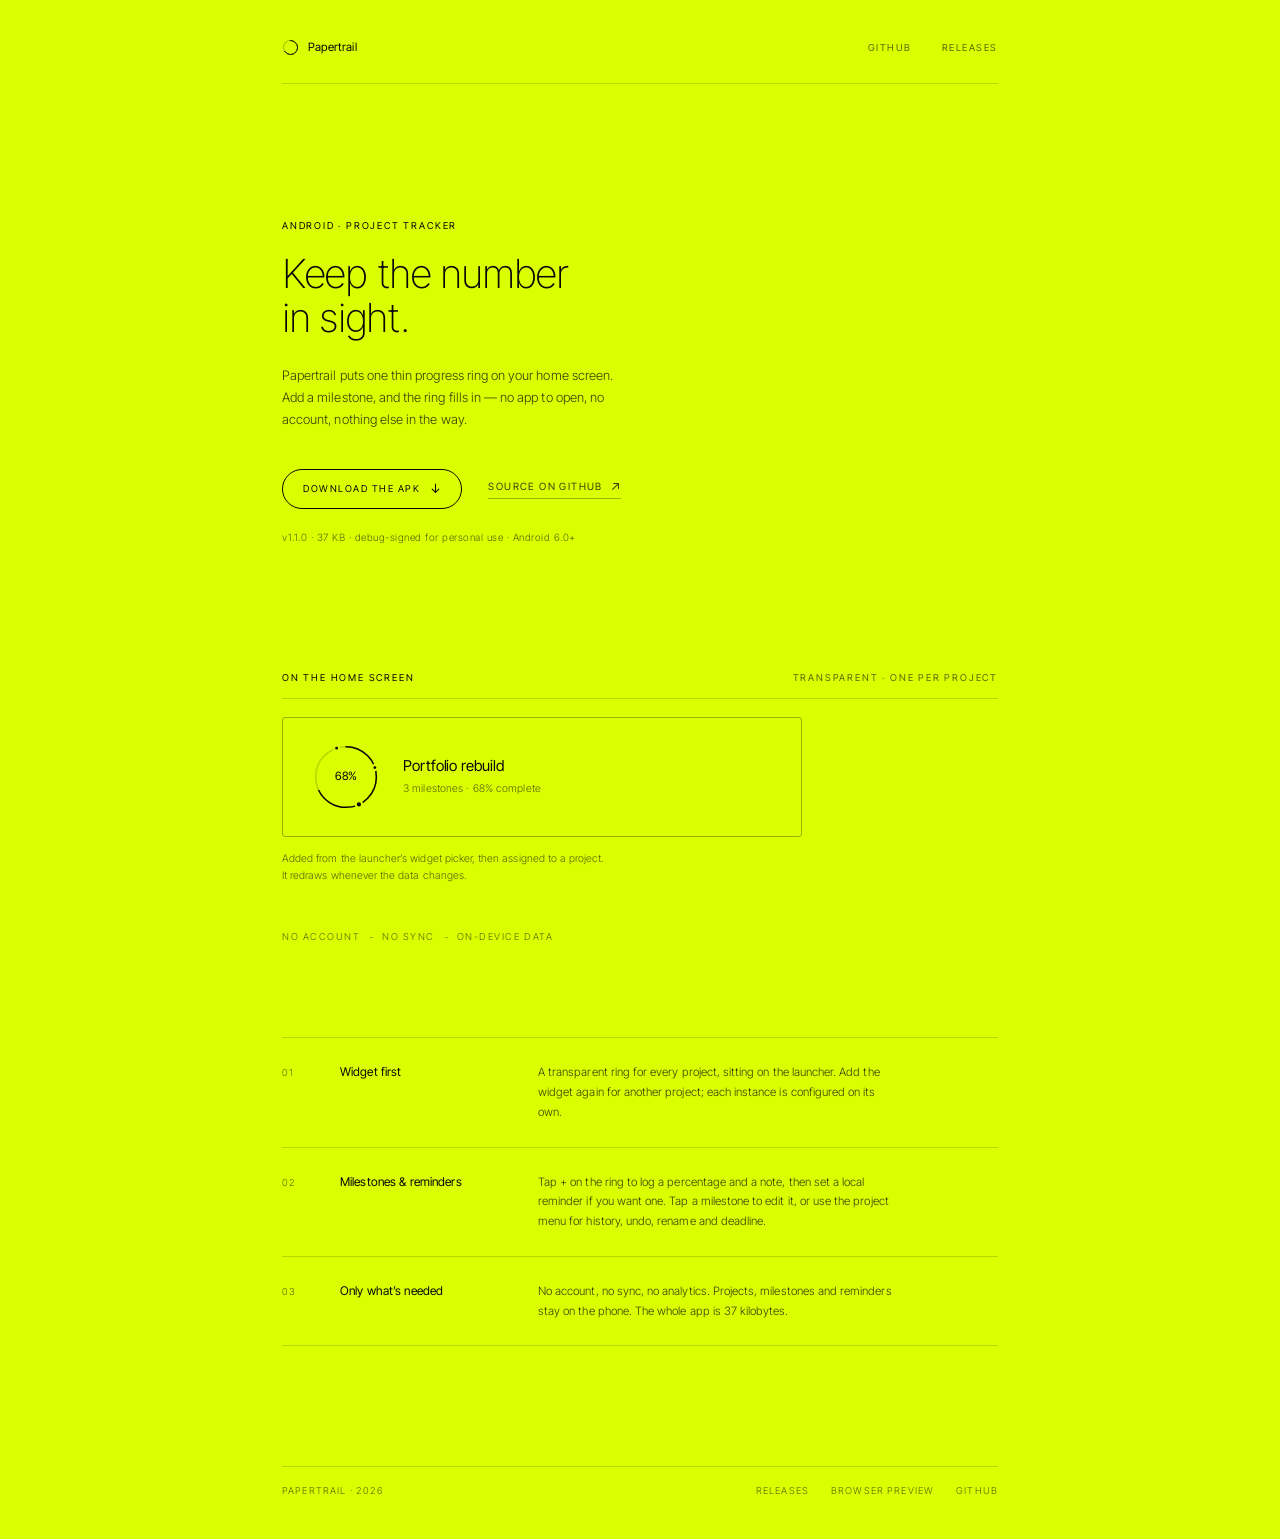
==== index.html @ fb9166c9 "Add single-app landing page for Papertrail Minimal static page on a fluorescent lime background with" ====
<!doctype html>
<html lang="en">
<head>
<meta charset="utf-8">
<meta name="viewport" content="width=device-width, initial-scale=1">
<title>Papertrail — a minimal Android project tracker</title>
<meta name="description" content="Papertrail is a minimal Android project tracker with a transparent home-screen widget. Log a milestone and the ring fills in. 37 KB, offline, no account.">
<meta name="theme-color" content="#d9ff00">
<meta name="color-scheme" content="light">
<meta property="og:title" content="Papertrail — a minimal Android project tracker">
<meta property="og:description" content="A thin progress ring for each project, and a transparent home-screen widget that keeps it in sight.">
<meta property="og:type" content="website">
<link rel="icon" href="assets/favicon.svg" type="image/svg+xml">
<link rel="preload" href="assets/inter-tight-latin.woff2" as="font" type="font/woff2" crossorigin>
<link rel="stylesheet" href="styles.css">
</head>
<body>
<a class="skip" href="#main">Skip to content</a>

<div class="shell">
  <header class="masthead">
    <a class="mark" href="#top" aria-label="Papertrail, back to top">
      <svg class="mark-ring" viewBox="0 0 20 20" aria-hidden="true" focusable="false">
        <circle cx="10" cy="10" r="8.25" pathLength="100" class="mark-track"/>
        <circle cx="10" cy="10" r="8.25" pathLength="100" class="mark-arc"/>
      </svg>
      <span>Papertrail</span>
    </a>
    <nav class="nav" aria-label="Project links">
      <a href="https://github.com/owaiskhan-ash/Project-Progress-Widget">GitHub</a>
      <a href="https://github.com/owaiskhan-ash/Project-Progress-Widget/releases">Releases</a>
    </nav>
  </header>

  <main id="main">
    <section class="hero" id="top">
      <p class="eyebrow">Android &middot; project tracker</p>
      <h1>Keep the number<br>in sight.</h1>
      <p class="lede">Papertrail puts one thin progress ring on your home screen. Add a milestone, and the ring fills in — no app to open, no account, nothing else in the way.</p>
      <div class="actions">
        <a class="button" href="https://github.com/owaiskhan-ash/Project-Progress-Widget/releases/download/v1.1.0/app-debug.apk">Download the APK <svg class="ico" viewBox="0 0 12 12" aria-hidden="true" focusable="false"><path d="M6 1.2v9M2.4 6.7 6 10.3l3.6-3.6"/></svg></a>
        <a class="link" href="https://github.com/owaiskhan-ash/Project-Progress-Widget">Source on GitHub <svg class="ico" viewBox="0 0 12 12" aria-hidden="true" focusable="false"><path d="M2.8 9.2 9.2 2.8M3.9 2.8h5.3v5.3"/></svg></a>
      </div>
      <p class="fineprint">v1.1.0 &middot; 37 KB &middot; debug-signed for personal use &middot; Android 6.0+</p>
    </section>

    <section class="widget-block" aria-labelledby="widget-label">
      <div class="block-head">
        <h2 class="eyebrow" id="widget-label">On the home screen</h2>
        <span class="eyebrow dim">transparent &middot; one per project</span>
      </div>

      <div class="widget">
        <div class="ring ring--sm">
          <svg viewBox="0 0 50 50" aria-hidden="true" focusable="false">
            <circle cx="25" cy="25" r="23" pathLength="100" class="track"/>
            <circle cx="25" cy="25" r="23" pathLength="100" class="arc" style="--offset:32"/>
            <circle cx="46.87" cy="17.89" r="1.9" class="dot"/>
            <circle cx="32.11" cy="46.87" r="1.9" class="dot"/>
            <circle cx="4.19" cy="34.79" r="2.4" class="dot"/>
          </svg>
          <span class="ring-value">68%</span>
        </div>
        <div class="widget-copy">
          <p class="widget-title">Portfolio rebuild</p>
          <p class="widget-sub">3 milestones &middot; 68% complete</p>
        </div>
      </div>

      <p class="caption">Added from the launcher’s widget picker, then assigned to a project. It redraws whenever the data changes.</p>

      <ul class="facts" aria-label="The app at a glance">
        <li>No account</li>
        <li>No sync</li>
        <li>On-device data</li>
      </ul>
    </section>

    <section class="details" aria-label="How it works">
      <div class="row">
        <span class="num">01</span>
        <h3>Widget first</h3>
        <p>A transparent ring for every project, sitting on the launcher. Add the widget again for another project; each instance is configured on its own.</p>
      </div>
      <div class="row">
        <span class="num">02</span>
        <h3>Milestones &amp; reminders</h3>
        <p>Tap + on the ring to log a percentage and a note, then set a local reminder if you want one. Tap a milestone to edit it, or use the project menu for history, undo, rename and deadline.</p>
      </div>
      <div class="row">
        <span class="num">03</span>
        <h3>Only what’s needed</h3>
        <p>No account, no sync, no analytics. Projects, milestones and reminders stay on the phone. The whole app is 37 kilobytes.</p>
      </div>
    </section>
  </main>

  <footer class="footer">
    <span>Papertrail &middot; <span id="year">2026</span></span>
    <nav aria-label="Elsewhere">
      <a href="https://github.com/owaiskhan-ash/Project-Progress-Widget/releases">Releases</a>
      <a href="https://github.com/owaiskhan-ash/Project-Progress-Widget/tree/main/preview">Browser preview</a>
      <a href="https://github.com/owaiskhan-ash/Project-Progress-Widget">GitHub</a>
    </nav>
  </footer>
</div>

<script>
  document.getElementById('year').textContent = new Date().getFullYear();
</script>
</body>
</html>
---- styles.css ----
:root {
  --lime: #d9ff00;
  --ink: #080a07;
  --ink-soft: rgba(8, 10, 7, 0.78);
  --ink-muted: rgba(8, 10, 7, 0.62);
  --rule: rgba(8, 10, 7, 0.16);
  --rule-strong: rgba(8, 10, 7, 0.3);
  --gutter: clamp(22px, 6vw, 72px);
  --ease: cubic-bezier(0.22, 0.8, 0.24, 1);
}

*,
*::before,
*::after {
  box-sizing: border-box;
}

html {
  -webkit-text-size-adjust: 100%;
  color-scheme: light;
}

@font-face {
  font-family: "Inter Tight";
  font-style: normal;
  font-weight: 100 900;
  font-display: swap;
  src: url("assets/inter-tight-latin.woff2") format("woff2");
  unicode-range: U+0000-00FF, U+0131, U+0152-0153, U+02BB-02BC, U+02C6, U+02DA, U+02DC, U+0304,
    U+0308, U+0329, U+2000-206F, U+20AC, U+2122, U+2191, U+2193, U+2212, U+2215, U+FEFF, U+FFFD;
}

body {
  margin: 0;
  background: var(--lime);
  color: var(--ink);
  font-family: "Inter Tight", -apple-system, BlinkMacSystemFont, "Helvetica Neue", Helvetica, Arial, sans-serif;
  font-size: 13px;
  font-weight: 300;
  line-height: 1.68;
  letter-spacing: 0.004em;
  -webkit-font-smoothing: antialiased;
  -moz-osx-font-smoothing: grayscale;
}

::selection {
  background: var(--ink);
  color: var(--lime);
}

.shell {
  width: 100%;
  max-width: 860px;
  margin: 0 auto;
  padding: clamp(20px, 3.6vw, 38px) var(--gutter) clamp(22px, 4vw, 40px);
}

a {
  color: inherit;
}

a:focus-visible {
  outline: 1px solid var(--ink);
  outline-offset: 4px;
}

.skip {
  position: absolute;
  left: -9999px;
  top: 0;
  font-size: 11px;
  text-transform: uppercase;
  letter-spacing: 0.14em;
}

.skip:focus {
  left: var(--gutter);
  top: 14px;
  padding: 8px 12px;
  background: var(--ink);
  color: var(--lime);
  z-index: 10;
  text-decoration: none;
}

/* ---------- header ---------- */

.masthead {
  display: flex;
  align-items: center;
  justify-content: space-between;
  gap: 20px;
  padding-bottom: clamp(16px, 3vw, 26px);
  border-bottom: 1px solid var(--rule);
}

.mark {
  display: inline-flex;
  align-items: center;
  gap: 9px;
  font-size: 11.5px;
  font-weight: 400;
  letter-spacing: 0.015em;
  text-decoration: none;
}

.mark-ring {
  width: 17px;
  height: 17px;
  transform: rotate(-90deg);
}

.mark-track,
.mark-arc {
  fill: none;
  stroke-width: 1.15;
}

.mark-track {
  stroke: var(--rule-strong);
}

.mark-arc {
  stroke: var(--ink);
  stroke-linecap: round;
  stroke-dasharray: 100;
  stroke-dashoffset: 34;
}

.nav {
  display: flex;
  gap: clamp(16px, 3vw, 30px);
}

.nav a {
  font-size: 9.5px;
  font-weight: 400;
  text-transform: uppercase;
  letter-spacing: 0.16em;
  color: var(--ink-muted);
  text-decoration: none;
  transition: color 160ms var(--ease);
}

.nav a:hover {
  color: var(--ink);
}

/* ---------- hero ---------- */

.hero {
  padding-top: clamp(64px, 15vh, 138px);
  animation: rise 700ms var(--ease) both;
}

.eyebrow {
  margin: 0;
  font-size: 9.5px;
  font-weight: 400;
  text-transform: uppercase;
  letter-spacing: 0.19em;
  line-height: 1.5;
  color: var(--ink);
}

.eyebrow.dim {
  color: var(--ink-muted);
}

h1 {
  margin: 18px 0 0;
  font-size: clamp(27px, 4.6vw, 40px);
  font-weight: 200;
  line-height: 1.1;
  letter-spacing: -0.032em;
}

.lede {
  max-width: 43ch;
  margin: 24px 0 0;
  font-size: 13px;
  font-weight: 300;
  line-height: 1.72;
  color: var(--ink-soft);
}

.actions {
  display: flex;
  flex-wrap: wrap;
  align-items: center;
  gap: 16px 26px;
  margin-top: clamp(28px, 4vw, 38px);
}

.button {
  display: inline-flex;
  align-items: center;
  gap: 10px;
  padding: 11px 20px;
  border: 1px solid var(--ink);
  border-radius: 999px;
  font-size: 9.5px;
  font-weight: 400;
  text-transform: uppercase;
  letter-spacing: 0.16em;
  text-decoration: none;
  transition: background-color 180ms var(--ease), color 180ms var(--ease);
}

.button:hover {
  background: var(--ink);
  color: var(--lime);
}

.link {
  display: inline-flex;
  align-items: center;
  gap: 7px;
  font-size: 10px;
  font-weight: 400;
  text-transform: uppercase;
  letter-spacing: 0.14em;
  text-decoration: none;
  color: var(--ink-soft);
  border-bottom: 1px solid var(--rule-strong);
  padding-bottom: 3px;
  transition: color 160ms var(--ease), border-color 160ms var(--ease);
}

.link:hover {
  color: var(--ink);
  border-color: var(--ink);
}

.ico {
  flex: none;
  width: 11px;
  height: 11px;
  fill: none;
  stroke: currentColor;
  stroke-width: 1.1;
  stroke-linecap: round;
  stroke-linejoin: round;
}

.button .ico {
  transition: transform 180ms var(--ease);
}

.button:hover .ico {
  transform: translateY(1px);
}

.fineprint {
  margin: 20px 0 0;
  font-size: 10px;
  letter-spacing: 0.05em;
  color: var(--ink-muted);
}

/* ---------- widget preview ---------- */

.widget-block {
  margin-top: clamp(74px, 12vw, 126px);
  animation: rise 700ms var(--ease) 90ms both;
}

.block-head {
  display: flex;
  align-items: baseline;
  justify-content: space-between;
  gap: 16px;
  padding-bottom: 12px;
  border-bottom: 1px solid var(--rule);
}

.widget {
  display: flex;
  max-width: 520px;
  align-items: center;
  gap: clamp(16px, 3vw, 24px);
  margin-top: 18px;
  padding: clamp(18px, 3.4vw, 26px) clamp(18px, 4vw, 30px);
  border: 1px solid var(--rule-strong);
  border-radius: 3px;
  background: transparent;
}

.ring {
  position: relative;
  flex: none;
  display: grid;
  place-items: center;
}

.ring svg {
  display: block;
  width: 100%;
  height: 100%;
  transform: rotate(-90deg);
  overflow: visible;
}

.ring--sm {
  width: clamp(58px, 13vw, 66px);
  height: clamp(58px, 13vw, 66px);
}

.ring .track,
.ring .arc {
  fill: none;
  stroke-width: 1.15;
}

.track {
  stroke: var(--rule);
}

.arc {
  stroke: var(--ink);
  stroke-linecap: round;
  stroke-dasharray: 100;
  stroke-dashoffset: var(--offset, 32);
  animation: draw 1500ms var(--ease) 240ms both;
}

.dot {
  fill: var(--ink);
  stroke: var(--lime);
  stroke-width: 1.6;
}


.ring-value {
  position: absolute;
  font-size: 11.5px;
  font-weight: 400;
  letter-spacing: -0.01em;
  line-height: 1;
}

.widget-copy {
  min-width: 0;
}

.widget-title {
  margin: 0;
  font-size: clamp(13px, 2.6vw, 15px);
  font-weight: 400;
  letter-spacing: -0.005em;
  line-height: 1.4;
}

.widget-sub {
  margin: 4px 0 0;
  font-size: 10.5px;
  letter-spacing: 0.01em;
  color: var(--ink-muted);
}

.caption {
  max-width: 54ch;
  margin: 13px 0 0;
  font-size: 10.5px;
  line-height: 1.7;
  color: var(--ink-muted);
}

.facts {
  display: flex;
  flex-wrap: wrap;
  gap: 8px 22px;
  margin: clamp(28px, 5vw, 44px) 0 0;
  padding: 0;
  list-style: none;
}

.facts li {
  position: relative;
  font-size: 9.5px;
  text-transform: uppercase;
  letter-spacing: 0.16em;
  color: var(--ink-muted);
}

.facts li + li::before {
  content: "";
  position: absolute;
  left: -12px;
  top: 50%;
  width: 3px;
  height: 1px;
  background: var(--rule-strong);
}

/* ---------- details ---------- */

.details {
  margin-top: clamp(56px, 9vw, 92px);
  border-top: 1px solid var(--rule);
}

.row {
  display: grid;
  grid-template-columns: 30px minmax(120px, 170px) 1fr;
  gap: 6px clamp(16px, 3vw, 28px);
  align-items: baseline;
  padding: clamp(18px, 3vw, 24px) 0;
  border-bottom: 1px solid var(--rule);
}

.num {
  font-size: 9.5px;
  letter-spacing: 0.12em;
  color: var(--ink-muted);
}

.row h3 {
  margin: 0;
  font-size: 12px;
  font-weight: 400;
  letter-spacing: 0.01em;
}

.row p {
  max-width: 52ch;
  margin: 0;
  font-size: 11.5px;
  line-height: 1.72;
  color: var(--ink-soft);
}

/* ---------- footer ---------- */

.footer {
  display: flex;
  flex-wrap: wrap;
  align-items: baseline;
  justify-content: space-between;
  gap: 12px 24px;
  margin-top: clamp(64px, 11vw, 120px);
  padding-top: 16px;
  border-top: 1px solid var(--rule);
  font-size: 9.5px;
  letter-spacing: 0.12em;
  text-transform: uppercase;
  color: var(--ink-muted);
}

.footer nav {
  display: flex;
  flex-wrap: wrap;
  gap: 14px 22px;
}

.footer a {
  color: inherit;
  text-decoration: none;
  transition: color 160ms var(--ease);
}

.footer a:hover {
  color: var(--ink);
}

/* ---------- motion ---------- */

@keyframes draw {
  from {
    stroke-dashoffset: 100;
  }
  to {
    stroke-dashoffset: var(--offset, 32);
  }
}

@keyframes rise {
  from {
    opacity: 0;
    transform: translateY(7px);
  }
  to {
    opacity: 1;
    transform: none;
  }
}

@media (prefers-reduced-motion: reduce) {
  *,
  *::before,
  *::after {
    animation-duration: 0.001ms !important;
    animation-delay: 0ms !important;
    transition-duration: 0.001ms !important;
  }
}

/* ---------- small screens ---------- */

@media (max-width: 620px) {
  .row {
    grid-template-columns: 24px 1fr;
    row-gap: 7px;
  }

  .row p {
    grid-column: 2 / -1;
  }

  .block-head {
    flex-direction: column;
    gap: 4px;
  }

  .masthead {
    flex-wrap: wrap;
    row-gap: 10px;
  }
}
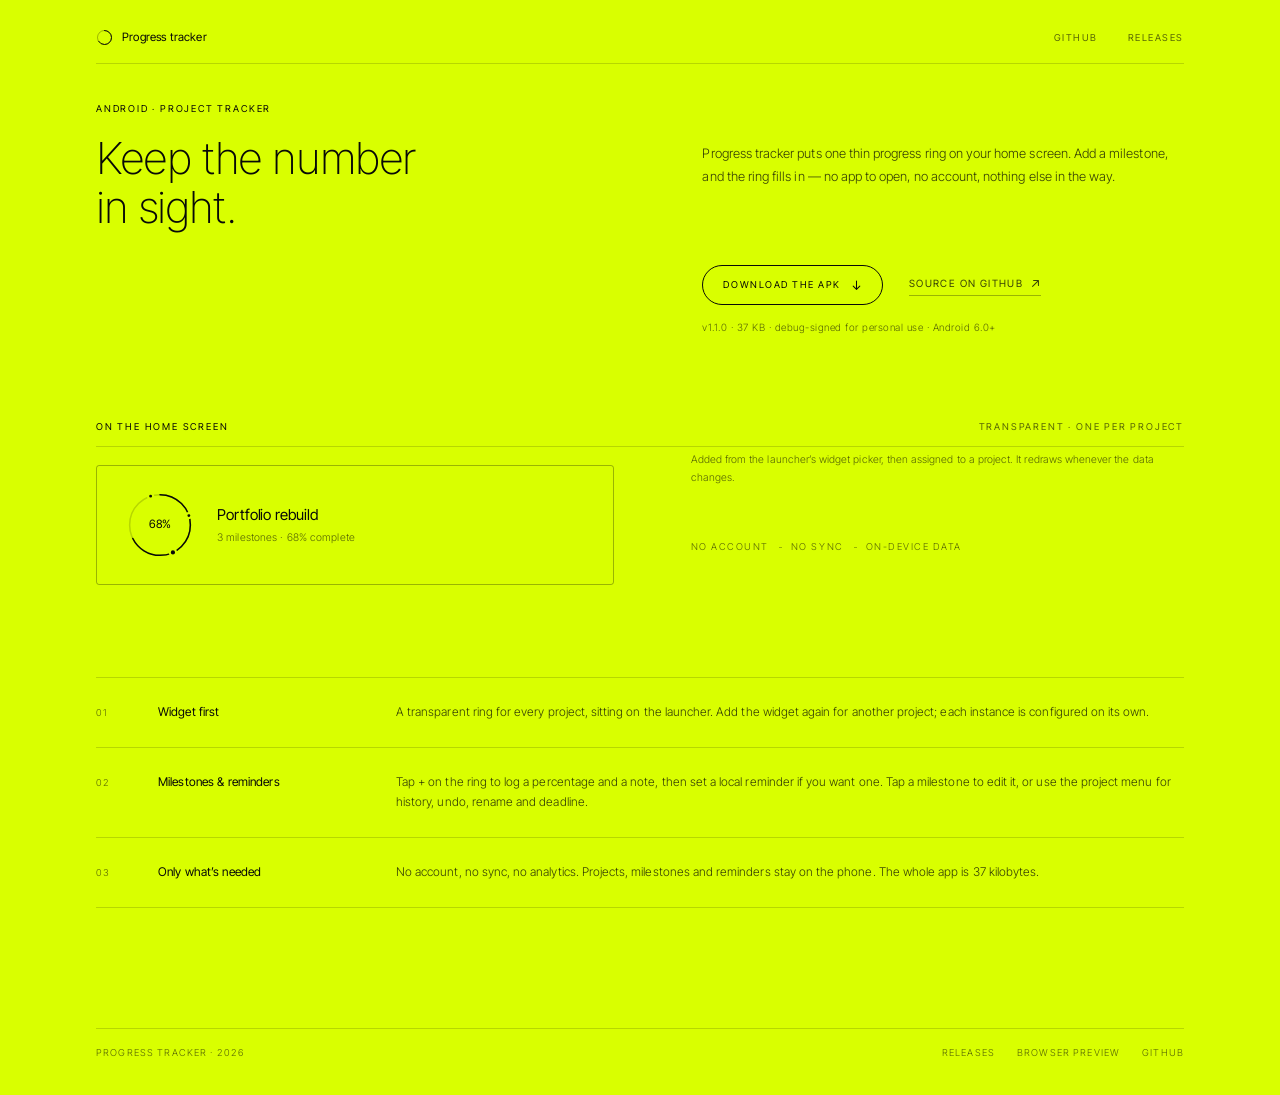
==== commit 6805d049: "Widen desktop layout, rename app, add blur entrance - Shell is 85% of the viewport above 900px; hero" ====
--- a/index.html
+++ b/index.html
@@ -3,11 +3,11 @@
 <head>
 <meta charset="utf-8">
 <meta name="viewport" content="width=device-width, initial-scale=1">
-<title>Papertrail — a minimal Android project tracker</title>
-<meta name="description" content="Papertrail is a minimal Android project tracker with a transparent home-screen widget. Log a milestone and the ring fills in. 37 KB, offline, no account.">
+<title>Progress tracker — a minimal Android project tracker</title>
+<meta name="description" content="Progress tracker is a minimal Android project tracker with a transparent home-screen widget. Log a milestone and the ring fills in. 37 KB, offline, no account.">
 <meta name="theme-color" content="#d9ff00">
 <meta name="color-scheme" content="light">
-<meta property="og:title" content="Papertrail — a minimal Android project tracker">
+<meta property="og:title" content="Progress tracker — a minimal Android project tracker">
 <meta property="og:description" content="A thin progress ring for each project, and a transparent home-screen widget that keeps it in sight.">
 <meta property="og:type" content="website">
 <link rel="icon" href="assets/favicon.svg" type="image/svg+xml">
@@ -19,12 +19,12 @@
 
 <div class="shell">
   <header class="masthead">
-    <a class="mark" href="#top" aria-label="Papertrail, back to top">
+    <a class="mark" href="#top" aria-label="Progress tracker, back to top">
       <svg class="mark-ring" viewBox="0 0 20 20" aria-hidden="true" focusable="false">
         <circle cx="10" cy="10" r="8.25" pathLength="100" class="mark-track"/>
         <circle cx="10" cy="10" r="8.25" pathLength="100" class="mark-arc"/>
       </svg>
-      <span>Papertrail</span>
+      <span>Progress tracker</span>
     </a>
     <nav class="nav" aria-label="Project links">
       <a href="https://github.com/owaiskhan-ash/Project-Progress-Widget">GitHub</a>
@@ -36,7 +36,7 @@
     <section class="hero" id="top">
       <p class="eyebrow">Android &middot; project tracker</p>
       <h1>Keep the number<br>in sight.</h1>
-      <p class="lede">Papertrail puts one thin progress ring on your home screen. Add a milestone, and the ring fills in — no app to open, no account, nothing else in the way.</p>
+      <p class="lede">Progress tracker puts one thin progress ring on your home screen. Add a milestone, and the ring fills in — no app to open, no account, nothing else in the way.</p>
       <div class="actions">
         <a class="button" href="https://github.com/owaiskhan-ash/Project-Progress-Widget/releases/download/v1.1.0/app-debug.apk">Download the APK <svg class="ico" viewBox="0 0 12 12" aria-hidden="true" focusable="false"><path d="M6 1.2v9M2.4 6.7 6 10.3l3.6-3.6"/></svg></a>
         <a class="link" href="https://github.com/owaiskhan-ash/Project-Progress-Widget">Source on GitHub <svg class="ico" viewBox="0 0 12 12" aria-hidden="true" focusable="false"><path d="M2.8 9.2 9.2 2.8M3.9 2.8h5.3v5.3"/></svg></a>
@@ -96,7 +96,7 @@
   </main>
 
   <footer class="footer">
-    <span>Papertrail &middot; <span id="year">2026</span></span>
+    <span>Progress tracker &middot; <span id="year">2026</span></span>
     <nav aria-label="Elsewhere">
       <a href="https://github.com/owaiskhan-ash/Project-Progress-Widget/releases">Releases</a>
       <a href="https://github.com/owaiskhan-ash/Project-Progress-Widget/tree/main/preview">Browser preview</a>
--- a/styles.css
+++ b/styles.css
@@ -49,10 +49,10 @@
 }
 
 .shell {
-  width: 100%;
-  max-width: 860px;
+  width: 85%;
+  max-width: 1720px;
   margin: 0 auto;
-  padding: clamp(20px, 3.6vw, 38px) var(--gutter) clamp(22px, 4vw, 40px);
+  padding: clamp(20px, 2.2vw, 28px) 0 clamp(22px, 3vw, 34px);
 }
 
 a {
@@ -90,7 +90,7 @@
   align-items: center;
   justify-content: space-between;
   gap: 20px;
-  padding-bottom: clamp(16px, 3vw, 26px);
+  padding-bottom: clamp(12px, 1.4vw, 16px);
   border-bottom: 1px solid var(--rule);
 }
 
@@ -149,8 +149,7 @@
 /* ---------- hero ---------- */
 
 .hero {
-  padding-top: clamp(64px, 15vh, 138px);
-  animation: rise 700ms var(--ease) both;
+  padding-top: clamp(26px, 4.2vh, 46px);
 }
 
 .eyebrow {
@@ -169,14 +168,14 @@
 
 h1 {
   margin: 18px 0 0;
-  font-size: clamp(27px, 4.6vw, 40px);
+  font-size: clamp(27px, 3.5vw, 44px);
   font-weight: 200;
   line-height: 1.1;
   letter-spacing: -0.032em;
 }
 
 .lede {
-  max-width: 43ch;
+  max-width: 46ch;
   margin: 24px 0 0;
   font-size: 13px;
   font-weight: 300;
@@ -261,8 +260,7 @@
 /* ---------- widget preview ---------- */
 
 .widget-block {
-  margin-top: clamp(74px, 12vw, 126px);
-  animation: rise 700ms var(--ease) 90ms both;
+  margin-top: clamp(48px, 7vw, 84px);
 }
 
 .block-head {
@@ -402,7 +400,7 @@
 
 .row {
   display: grid;
-  grid-template-columns: 30px minmax(120px, 170px) 1fr;
+  grid-template-columns: 34px minmax(130px, 210px) 1fr;
   gap: 6px clamp(16px, 3vw, 28px);
   align-items: baseline;
   padding: clamp(18px, 3vw, 24px) 0;
@@ -423,7 +421,7 @@
 }
 
 .row p {
-  max-width: 52ch;
+  max-width: 64ch;
   margin: 0;
   font-size: 11.5px;
   line-height: 1.72;
@@ -463,6 +461,33 @@
   color: var(--ink);
 }
 
+/* ---------- entrance ---------- */
+
+.hero > *,
+.widget-block > *,
+.details > .row,
+.footer > * {
+  animation: blur-in 780ms var(--ease) both;
+}
+
+.hero > :nth-child(1) { animation-delay: 40ms; }
+.hero > :nth-child(2) { animation-delay: 120ms; }
+.hero > :nth-child(3) { animation-delay: 210ms; }
+.hero > :nth-child(4) { animation-delay: 300ms; }
+.hero > :nth-child(5) { animation-delay: 370ms; }
+
+.block-head { animation-delay: 430ms; }
+.widget { animation-delay: 500ms; }
+.caption { animation-delay: 570ms; }
+.facts { animation-delay: 630ms; }
+
+.details > .row:nth-child(1) { animation-delay: 690ms; }
+.details > .row:nth-child(2) { animation-delay: 750ms; }
+.details > .row:nth-child(3) { animation-delay: 810ms; }
+
+.footer > :nth-child(1) { animation-delay: 870ms; }
+.footer > :nth-child(2) { animation-delay: 920ms; }
+
 /* ---------- motion ---------- */
 
 @keyframes draw {
@@ -474,13 +499,18 @@
   }
 }
 
-@keyframes rise {
+@keyframes blur-in {
   from {
     opacity: 0;
-    transform: translateY(7px);
+    filter: blur(7px);
+    transform: translateY(6px);
+  }
+  60% {
+    filter: blur(1.4px);
   }
   to {
     opacity: 1;
+    filter: none;
     transform: none;
   }
 }
@@ -495,6 +525,73 @@
   }
 }
 
+/* ---------- wide screens ---------- */
+
+@media (min-width: 980px) {
+  /* headline and copy share the wide measure instead of stacking in a narrow column */
+  .hero {
+    display: grid;
+    grid-template-columns: minmax(0, 1.1fr) minmax(0, 1fr);
+    grid-template-areas:
+      "eyebrow empty"
+      "title   lede"
+      "empty2  actions"
+      "empty3  fineprint";
+    column-gap: clamp(40px, 6vw, 96px);
+    align-items: start;
+  }
+
+  .hero .eyebrow { grid-area: eyebrow; }
+  .hero h1 { grid-area: title; }
+  .hero .lede { grid-area: lede; margin-top: 26px; max-width: none; }
+  .hero .actions { grid-area: actions; margin-top: clamp(24px, 3vw, 34px); }
+  .hero .fineprint { grid-area: fineprint; margin-top: 14px; }
+
+  .row p {
+    max-width: none;
+    font-size: 12px;
+  }
+}
+
+@media (min-width: 820px) {
+  .widget-block {
+    display: grid;
+    grid-template-columns: minmax(0, 1.05fr) minmax(0, 1fr);
+    column-gap: clamp(40px, 6vw, 96px);
+    align-items: start;
+  }
+
+  .block-head {
+    grid-column: 1 / -1;
+    grid-row: 1;
+  }
+
+  .widget {
+    grid-column: 1;
+    grid-row: 2 / span 2;
+  }
+
+  .caption {
+    grid-column: 2;
+    grid-row: 2;
+    max-width: none;
+    margin-top: 4px;
+  }
+
+  .facts {
+    grid-column: 2;
+    grid-row: 3;
+    margin-top: 22px;
+  }
+}
+
+@media (max-width: 900px) {
+  .shell {
+    width: 100%;
+    padding-inline: var(--gutter);
+  }
+}
+
 /* ---------- small screens ---------- */
 
 @media (max-width: 620px) {
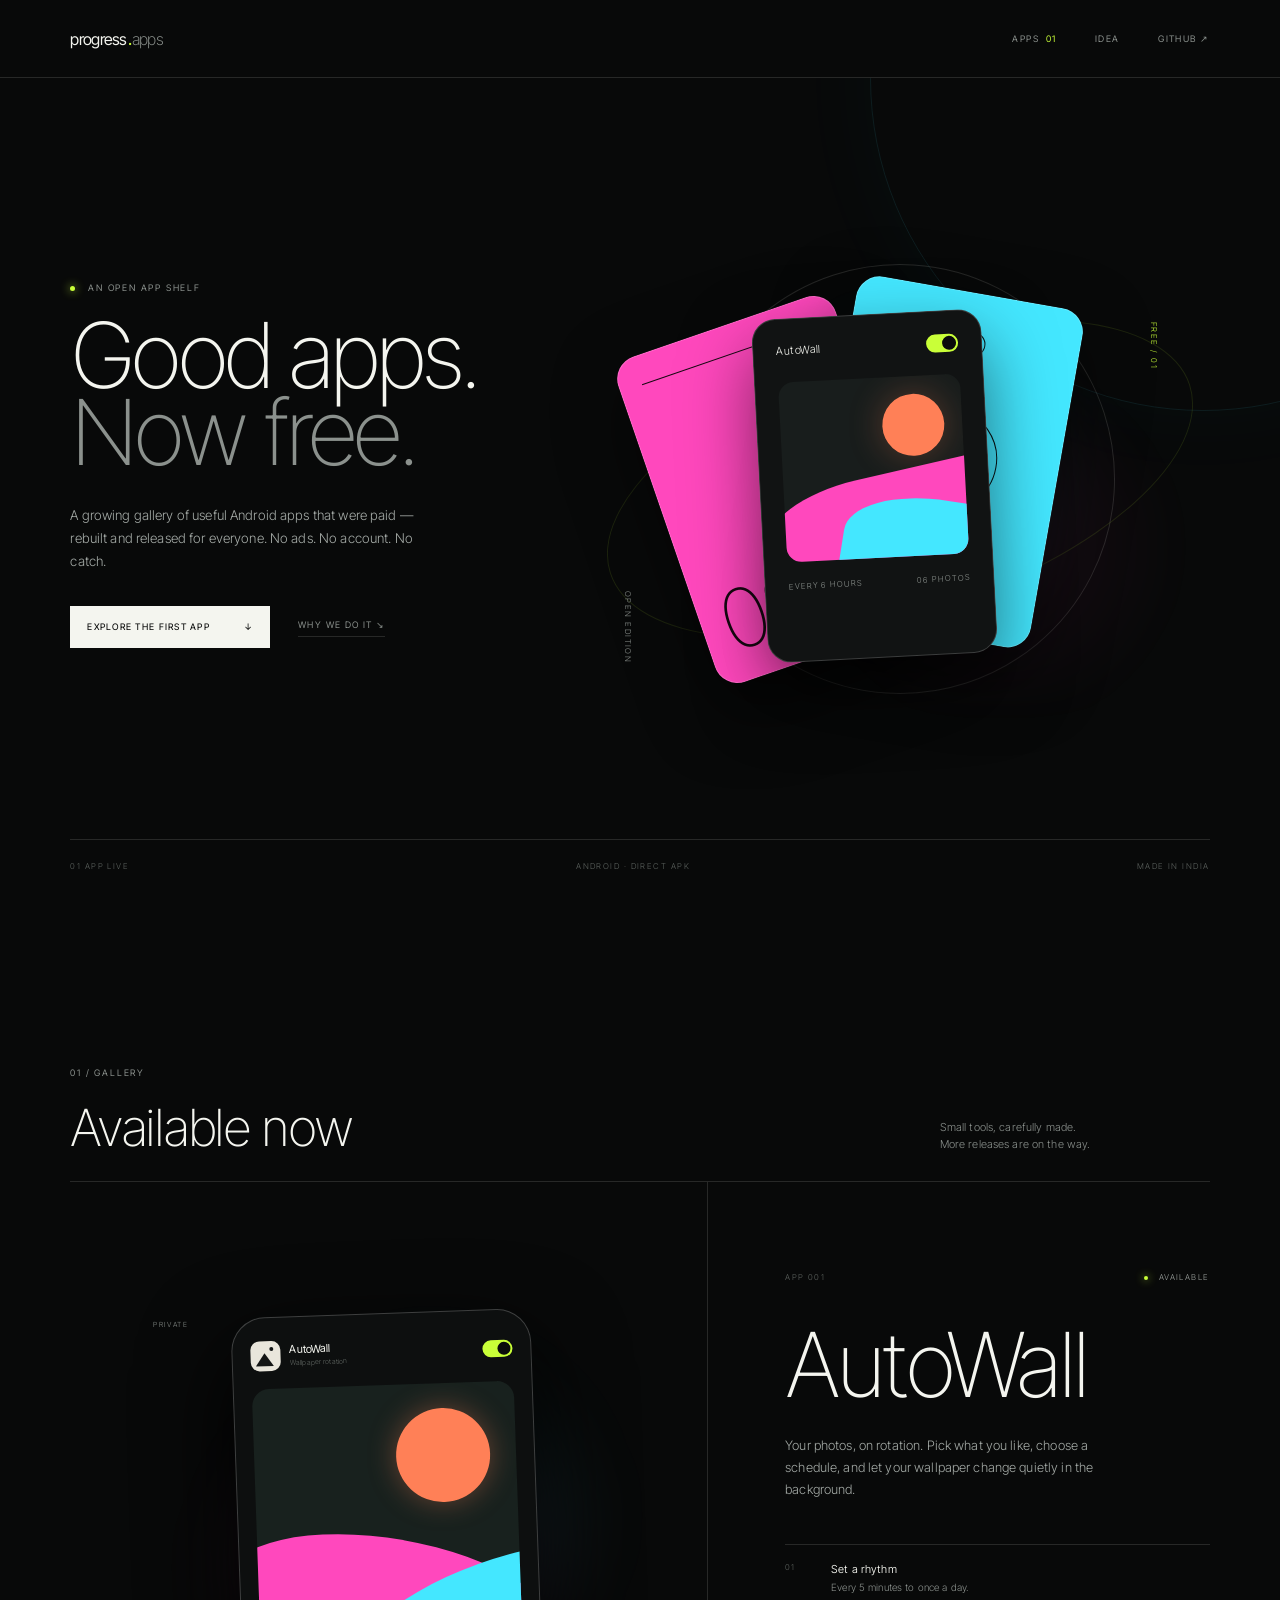
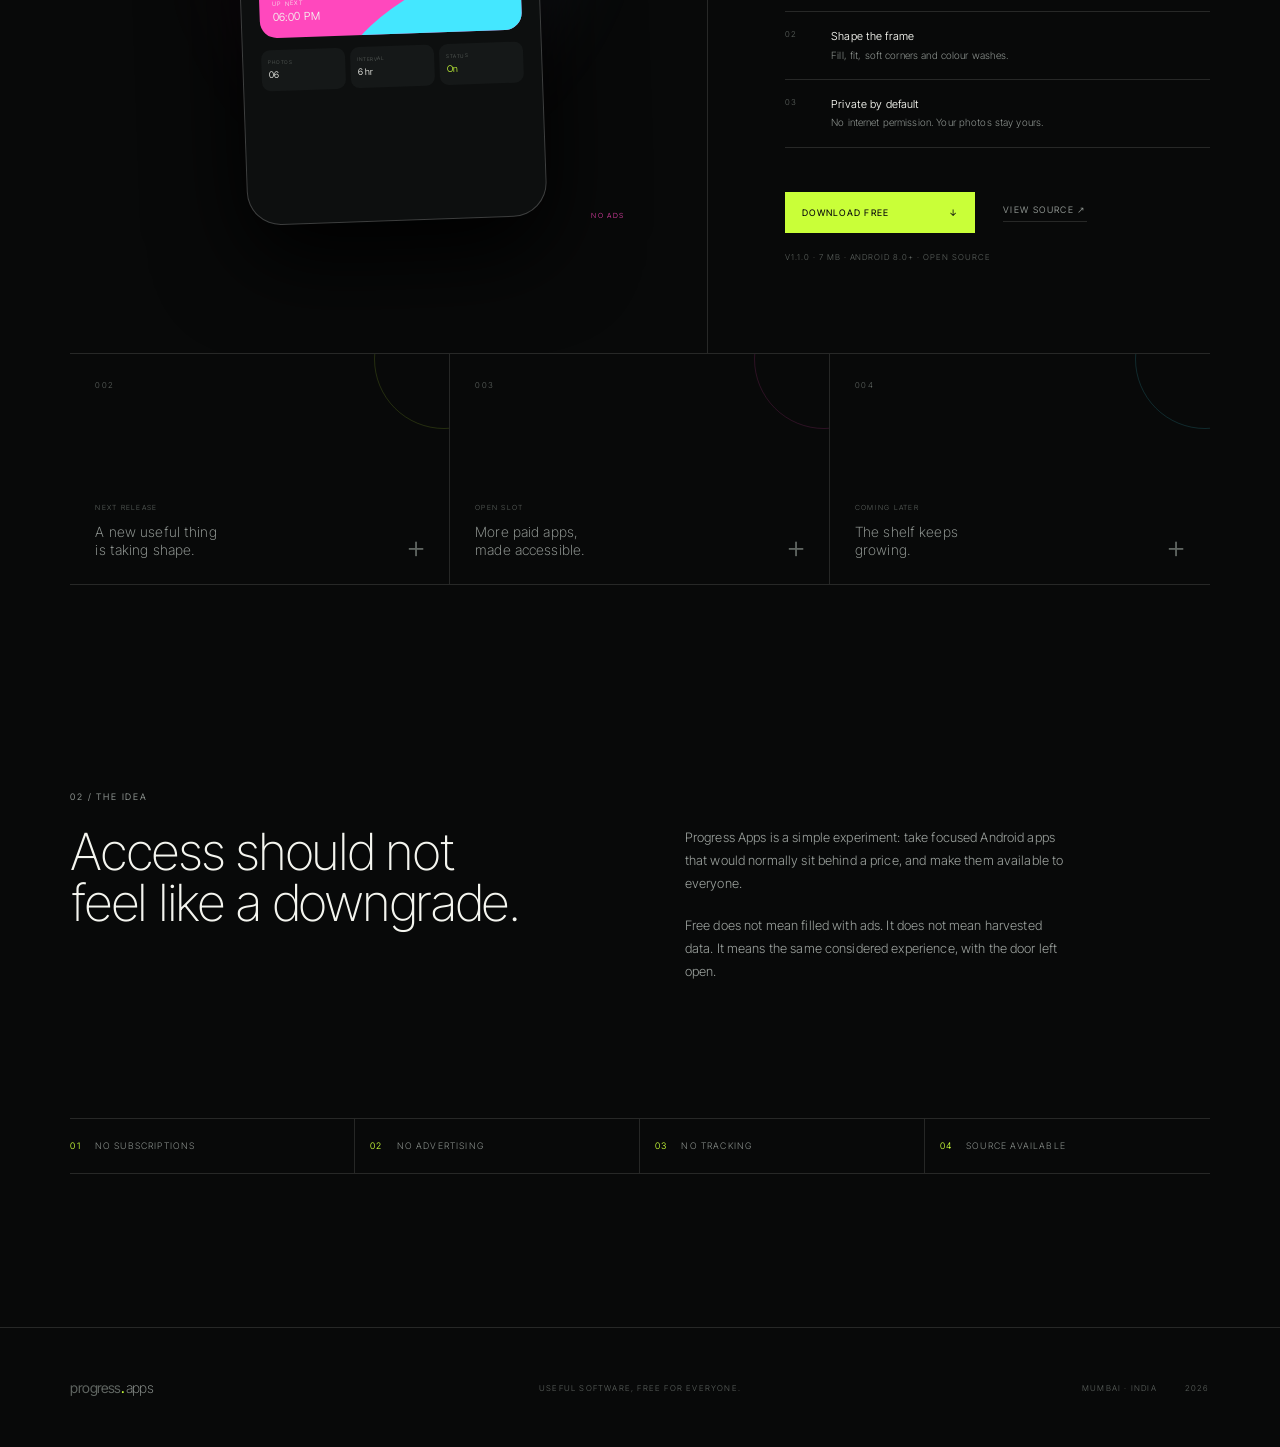
==== commit 9b46d3be: "Build fluorescent Progress Apps gallery landing page Co-authored-by: arena-agent <297053741+arena-ag" ====
--- a/index.html
+++ b/index.html
@@ -1,112 +1,172 @@
 <!doctype html>
 <html lang="en">
 <head>
-<meta charset="utf-8">
-<meta name="viewport" content="width=device-width, initial-scale=1">
-<title>Progress tracker — a minimal Android project tracker</title>
-<meta name="description" content="Progress tracker is a minimal Android project tracker with a transparent home-screen widget. Log a milestone and the ring fills in. 37 KB, offline, no account.">
-<meta name="theme-color" content="#d9ff00">
-<meta name="color-scheme" content="light">
-<meta property="og:title" content="Progress tracker — a minimal Android project tracker">
-<meta property="og:description" content="A thin progress ring for each project, and a transparent home-screen widget that keeps it in sight.">
-<meta property="og:type" content="website">
-<link rel="icon" href="assets/favicon.svg" type="image/svg+xml">
-<link rel="preload" href="assets/inter-tight-latin.woff2" as="font" type="font/woff2" crossorigin>
-<link rel="stylesheet" href="styles.css">
+  <meta charset="utf-8">
+  <meta name="viewport" content="width=device-width, initial-scale=1">
+  <title>Progress Apps — paid apps, made free</title>
+  <meta name="description" content="A small, growing gallery of useful Android apps released free for everyone. No ads, no accounts, no catch.">
+  <meta name="theme-color" content="#080909">
+  <meta name="color-scheme" content="dark">
+  <meta property="og:title" content="Progress Apps — paid apps, made free">
+  <meta property="og:description" content="Useful Android apps, unlocked and released free for everyone.">
+  <meta property="og:type" content="website">
+  <link rel="icon" href="assets/favicon.svg" type="image/svg+xml">
+  <link rel="preload" href="assets/inter-tight-latin.woff2" as="font" type="font/woff2" crossorigin>
+  <link rel="stylesheet" href="styles.css">
 </head>
 <body>
-<a class="skip" href="#main">Skip to content</a>
+  <a class="skip" href="#main">Skip to content</a>
 
-<div class="shell">
-  <header class="masthead">
-    <a class="mark" href="#top" aria-label="Progress tracker, back to top">
-      <svg class="mark-ring" viewBox="0 0 20 20" aria-hidden="true" focusable="false">
-        <circle cx="10" cy="10" r="8.25" pathLength="100" class="mark-track"/>
-        <circle cx="10" cy="10" r="8.25" pathLength="100" class="mark-arc"/>
-      </svg>
-      <span>Progress tracker</span>
+  <header class="site-header">
+    <a class="wordmark" href="#top" aria-label="Progress Apps, back to top">
+      <span class="wordmark-main">progress</span><span class="wordmark-dot">.</span><span class="wordmark-sub">apps</span>
     </a>
-    <nav class="nav" aria-label="Project links">
-      <a href="https://github.com/owaiskhan-ash/Project-Progress-Widget">GitHub</a>
-      <a href="https://github.com/owaiskhan-ash/Project-Progress-Widget/releases">Releases</a>
+    <nav class="nav" aria-label="Main navigation">
+      <a href="#apps">Apps <span>01</span></a>
+      <a href="#about">Idea</a>
+      <a class="nav-github" href="https://github.com/owaiskhan-ash" target="_blank" rel="noreferrer">GitHub ↗</a>
     </nav>
   </header>
 
   <main id="main">
     <section class="hero" id="top">
-      <p class="eyebrow">Android &middot; project tracker</p>
-      <h1>Keep the number<br>in sight.</h1>
-      <p class="lede">Progress tracker puts one thin progress ring on your home screen. Add a milestone, and the ring fills in — no app to open, no account, nothing else in the way.</p>
-      <div class="actions">
-        <a class="button" href="https://github.com/owaiskhan-ash/Project-Progress-Widget/releases/download/v1.1.0/app-debug.apk">Download the APK <svg class="ico" viewBox="0 0 12 12" aria-hidden="true" focusable="false"><path d="M6 1.2v9M2.4 6.7 6 10.3l3.6-3.6"/></svg></a>
-        <a class="link" href="https://github.com/owaiskhan-ash/Project-Progress-Widget">Source on GitHub <svg class="ico" viewBox="0 0 12 12" aria-hidden="true" focusable="false"><path d="M2.8 9.2 9.2 2.8M3.9 2.8h5.3v5.3"/></svg></a>
-      </div>
-      <p class="fineprint">v1.1.0 &middot; 37 KB &middot; debug-signed for personal use &middot; Android 6.0+</p>
-    </section>
-
-    <section class="widget-block" aria-labelledby="widget-label">
-      <div class="block-head">
-        <h2 class="eyebrow" id="widget-label">On the home screen</h2>
-        <span class="eyebrow dim">transparent &middot; one per project</span>
-      </div>
-
-      <div class="widget">
-        <div class="ring ring--sm">
-          <svg viewBox="0 0 50 50" aria-hidden="true" focusable="false">
-            <circle cx="25" cy="25" r="23" pathLength="100" class="track"/>
-            <circle cx="25" cy="25" r="23" pathLength="100" class="arc" style="--offset:32"/>
-            <circle cx="46.87" cy="17.89" r="1.9" class="dot"/>
-            <circle cx="32.11" cy="46.87" r="1.9" class="dot"/>
-            <circle cx="4.19" cy="34.79" r="2.4" class="dot"/>
-          </svg>
-          <span class="ring-value">68%</span>
-        </div>
-        <div class="widget-copy">
-          <p class="widget-title">Portfolio rebuild</p>
-          <p class="widget-sub">3 milestones &middot; 68% complete</p>
+      <div class="hero-copy">
+        <p class="kicker"><span class="pulse" aria-hidden="true"></span> An open app shelf</p>
+        <h1>Good apps.<br><span>Now free.</span></h1>
+        <p class="hero-lede">A growing gallery of useful Android apps that were paid — rebuilt and released for everyone. No ads. No account. No catch.</p>
+        <div class="hero-actions">
+          <a class="button button-primary" href="#apps">Explore the first app <span aria-hidden="true">↓</span></a>
+          <a class="text-link" href="#about">Why we do it <span aria-hidden="true">↘</span></a>
         </div>
       </div>
 
-      <p class="caption">Added from the launcher’s widget picker, then assigned to a project. It redraws whenever the data changes.</p>
+      <div class="hero-art" role="img" aria-label="Abstract stack of colourful app interfaces opening into a free app gallery">
+        <div class="art-orbit orbit-one"></div>
+        <div class="art-orbit orbit-two"></div>
+        <div class="app-plane plane-back" aria-hidden="true">
+          <span class="plane-index">03</span>
+          <span class="plane-line"></span>
+        </div>
+        <div class="app-plane plane-middle" aria-hidden="true">
+          <span class="mini-pill"></span>
+          <span class="mini-circle"></span>
+          <span class="mini-line"></span>
+        </div>
+        <div class="app-plane plane-front" aria-hidden="true">
+          <div class="plane-top"><span>AutoWall</span><span class="toggle"><i></i></span></div>
+          <div class="wallpaper-shape">
+            <span class="sun"></span>
+            <span class="mountain mountain-a"></span>
+            <span class="mountain mountain-b"></span>
+          </div>
+          <div class="plane-meta"><span>Every 6 hours</span><span>06 photos</span></div>
+        </div>
+        <span class="art-label label-free">FREE / 01</span>
+        <span class="art-label label-open">OPEN EDITION</span>
+      </div>
 
-      <ul class="facts" aria-label="The app at a glance">
-        <li>No account</li>
-        <li>No sync</li>
-        <li>On-device data</li>
-      </ul>
+      <div class="hero-footnote">
+        <span>01 app live</span>
+        <span>Android · Direct APK</span>
+        <span>Made in India</span>
+      </div>
     </section>
 
-    <section class="details" aria-label="How it works">
-      <div class="row">
-        <span class="num">01</span>
-        <h3>Widget first</h3>
-        <p>A transparent ring for every project, sitting on the launcher. Add the widget again for another project; each instance is configured on its own.</p>
+    <section class="apps-section" id="apps" aria-labelledby="apps-title">
+      <header class="section-head">
+        <div>
+          <p class="section-no">01 / Gallery</p>
+          <h2 id="apps-title">Available now</h2>
+        </div>
+        <p>Small tools, carefully made.<br>More releases are on the way.</p>
+      </header>
+
+      <article class="featured-app">
+        <div class="app-visual" aria-label="AutoWall interface preview">
+          <div class="visual-glow"></div>
+          <div class="phone-card">
+            <div class="phone-header">
+              <div class="autowall-icon" aria-hidden="true"><i></i><b></b></div>
+              <div><strong>AutoWall</strong><small>Wallpaper rotation</small></div>
+              <span class="phone-switch"><i></i></span>
+            </div>
+            <div class="phone-wallpaper">
+              <span class="wall-sun"></span>
+              <span class="wall-layer wall-layer-one"></span>
+              <span class="wall-layer wall-layer-two"></span>
+              <div class="wall-caption"><small>UP NEXT</small><strong>06:00 PM</strong></div>
+            </div>
+            <div class="phone-stats">
+              <span><small>PHOTOS</small><b>06</b></span>
+              <span><small>INTERVAL</small><b>6 hr</b></span>
+              <span><small>STATUS</small><b>On</b></span>
+            </div>
+          </div>
+          <span class="visual-tag tag-one">PRIVATE</span>
+          <span class="visual-tag tag-two">NO ADS</span>
+        </div>
+
+        <div class="app-info">
+          <div class="app-title-row">
+            <span class="app-count">APP 001</span>
+            <span class="availability"><i></i> Available</span>
+          </div>
+          <h3>AutoWall</h3>
+          <p class="app-intro">Your photos, on rotation. Pick what you like, choose a schedule, and let your wallpaper change quietly in the background.</p>
+
+          <ul class="feature-list">
+            <li><span>01</span><p><b>Set a rhythm</b>Every 5 minutes to once a day.</p></li>
+            <li><span>02</span><p><b>Shape the frame</b>Fill, fit, soft corners and colour washes.</p></li>
+            <li><span>03</span><p><b>Private by default</b>No internet permission. Your photos stay yours.</p></li>
+          </ul>
+
+          <div class="app-actions">
+            <a class="button button-accent" href="https://github.com/owaiskhan-ash/Automatic-wallpaper-changer/releases/latest/download/AutoWall.apk">Download free <span aria-hidden="true">↓</span></a>
+            <a class="text-link" href="https://github.com/owaiskhan-ash/Automatic-wallpaper-changer" target="_blank" rel="noreferrer">View source <span aria-hidden="true">↗</span></a>
+          </div>
+          <p class="app-meta">v1.1.0 · 7 MB · Android 8.0+ · Open source</p>
+        </div>
+      </article>
+
+      <div class="coming-grid" aria-label="Future app slots">
+        <article class="coming-card card-lime">
+          <span>002</span><div><small>NEXT RELEASE</small><p>A new useful thing<br>is taking shape.</p></div><i>＋</i>
+        </article>
+        <article class="coming-card card-pink">
+          <span>003</span><div><small>OPEN SLOT</small><p>More paid apps,<br>made accessible.</p></div><i>＋</i>
+        </article>
+        <article class="coming-card card-blue">
+          <span>004</span><div><small>COMING LATER</small><p>The shelf keeps<br>growing.</p></div><i>＋</i>
+        </article>
       </div>
-      <div class="row">
-        <span class="num">02</span>
-        <h3>Milestones &amp; reminders</h3>
-        <p>Tap + on the ring to log a percentage and a note, then set a local reminder if you want one. Tap a milestone to edit it, or use the project menu for history, undo, rename and deadline.</p>
+    </section>
+
+    <section class="manifesto" id="about" aria-labelledby="idea-title">
+      <p class="section-no">02 / The idea</p>
+      <div class="manifesto-grid">
+        <h2 id="idea-title">Access should not<br>feel like a downgrade.</h2>
+        <div class="manifesto-copy">
+          <p>Progress Apps is a simple experiment: take focused Android apps that would normally sit behind a price, and make them available to everyone.</p>
+          <p>Free does not mean filled with ads. It does not mean harvested data. It means the same considered experience, with the door left open.</p>
+        </div>
       </div>
-      <div class="row">
-        <span class="num">03</span>
-        <h3>Only what’s needed</h3>
-        <p>No account, no sync, no analytics. Projects, milestones and reminders stay on the phone. The whole app is 37 kilobytes.</p>
+      <div class="principles">
+        <span><b>01</b>No subscriptions</span>
+        <span><b>02</b>No advertising</span>
+        <span><b>03</b>No tracking</span>
+        <span><b>04</b>Source available</span>
       </div>
     </section>
   </main>
 
   <footer class="footer">
-    <span>Progress tracker &middot; <span id="year">2026</span></span>
-    <nav aria-label="Elsewhere">
-      <a href="https://github.com/owaiskhan-ash/Project-Progress-Widget/releases">Releases</a>
-      <a href="https://github.com/owaiskhan-ash/Project-Progress-Widget/tree/main/preview">Browser preview</a>
-      <a href="https://github.com/owaiskhan-ash/Project-Progress-Widget">GitHub</a>
-    </nav>
+    <a class="wordmark footer-mark" href="#top"><span class="wordmark-main">progress</span><span class="wordmark-dot">.</span><span class="wordmark-sub">apps</span></a>
+    <p>Useful software, free for everyone.</p>
+    <div class="footer-right"><span>Mumbai · India</span><span id="year">2026</span></div>
   </footer>
-</div>
 
-<script>
-  document.getElementById('year').textContent = new Date().getFullYear();
-</script>
+  <script>
+    document.getElementById('year').textContent = new Date().getFullYear();
+  </script>
 </body>
 </html>
--- a/styles.css
+++ b/styles.css
@@ -1,616 +1,238 @@
-:root {
-  --lime: #d9ff00;
-  --ink: #080a07;
-  --ink-soft: rgba(8, 10, 7, 0.78);
-  --ink-muted: rgba(8, 10, 7, 0.62);
-  --rule: rgba(8, 10, 7, 0.16);
-  --rule-strong: rgba(8, 10, 7, 0.3);
-  --gutter: clamp(22px, 6vw, 72px);
-  --ease: cubic-bezier(0.22, 0.8, 0.24, 1);
-}
-
-*,
-*::before,
-*::after {
-  box-sizing: border-box;
-}
-
-html {
-  -webkit-text-size-adjust: 100%;
-  color-scheme: light;
-}
-
 @font-face {
   font-family: "Inter Tight";
   font-style: normal;
   font-weight: 100 900;
   font-display: swap;
   src: url("assets/inter-tight-latin.woff2") format("woff2");
-  unicode-range: U+0000-00FF, U+0131, U+0152-0153, U+02BB-02BC, U+02C6, U+02DA, U+02DC, U+0304,
-    U+0308, U+0329, U+2000-206F, U+20AC, U+2122, U+2191, U+2193, U+2212, U+2215, U+FEFF, U+FFFD;
-}
-
+}
+
+:root {
+  --bg: #080909;
+  --panel: #0d0f0f;
+  --panel-2: #131515;
+  --text: #f4f5ef;
+  --muted: #8b918d;
+  --faint: #5f6561;
+  --line: rgba(244, 245, 239, .13);
+  --lime: #c9ff38;
+  --cyan: #44e7ff;
+  --pink: #ff48bd;
+  --orange: #ff8057;
+  --pad: clamp(22px, 5.5vw, 84px);
+  --max: 1540px;
+  --ease: cubic-bezier(.2, .8, .2, 1);
+}
+
+*, *::before, *::after { box-sizing: border-box; }
+html { scroll-behavior: smooth; color-scheme: dark; }
 body {
   margin: 0;
-  background: var(--lime);
-  color: var(--ink);
-  font-family: "Inter Tight", -apple-system, BlinkMacSystemFont, "Helvetica Neue", Helvetica, Arial, sans-serif;
+  background: var(--bg);
+  color: var(--text);
+  font-family: "Inter Tight", Arial, sans-serif;
   font-size: 13px;
   font-weight: 300;
-  line-height: 1.68;
-  letter-spacing: 0.004em;
+  line-height: 1.55;
+  letter-spacing: .01em;
   -webkit-font-smoothing: antialiased;
-  -moz-osx-font-smoothing: grayscale;
-}
-
-::selection {
-  background: var(--ink);
-  color: var(--lime);
-}
-
-.shell {
-  width: 85%;
-  max-width: 1720px;
-  margin: 0 auto;
-  padding: clamp(20px, 2.2vw, 28px) 0 clamp(22px, 3vw, 34px);
-}
-
-a {
-  color: inherit;
-}
-
-a:focus-visible {
-  outline: 1px solid var(--ink);
-  outline-offset: 4px;
-}
-
-.skip {
-  position: absolute;
-  left: -9999px;
-  top: 0;
-  font-size: 11px;
-  text-transform: uppercase;
-  letter-spacing: 0.14em;
-}
-
-.skip:focus {
-  left: var(--gutter);
-  top: 14px;
-  padding: 8px 12px;
-  background: var(--ink);
-  color: var(--lime);
-  z-index: 10;
-  text-decoration: none;
-}
-
-/* ---------- header ---------- */
-
-.masthead {
+  overflow-x: hidden;
+}
+a { color: inherit; }
+a:focus-visible { outline: 1px solid var(--lime); outline-offset: 5px; }
+::selection { color: #080909; background: var(--lime); }
+.skip { position: absolute; left: -9999px; }
+.skip:focus { left: 20px; top: 16px; z-index: 20; background: var(--lime); color: #000; padding: 8px 12px; }
+
+.site-header, main, .footer { width: min(100%, var(--max)); margin-inline: auto; }
+.site-header {
+  height: 78px;
+  padding-inline: var(--pad);
   display: flex;
   align-items: center;
   justify-content: space-between;
-  gap: 20px;
-  padding-bottom: clamp(12px, 1.4vw, 16px);
-  border-bottom: 1px solid var(--rule);
-}
-
-.mark {
-  display: inline-flex;
-  align-items: center;
-  gap: 9px;
-  font-size: 11.5px;
-  font-weight: 400;
-  letter-spacing: 0.015em;
-  text-decoration: none;
-}
-
-.mark-ring {
-  width: 17px;
-  height: 17px;
-  transform: rotate(-90deg);
-}
-
-.mark-track,
-.mark-arc {
-  fill: none;
-  stroke-width: 1.15;
-}
-
-.mark-track {
-  stroke: var(--rule-strong);
-}
-
-.mark-arc {
-  stroke: var(--ink);
-  stroke-linecap: round;
-  stroke-dasharray: 100;
-  stroke-dashoffset: 34;
-}
-
-.nav {
-  display: flex;
-  gap: clamp(16px, 3vw, 30px);
-}
-
-.nav a {
-  font-size: 9.5px;
-  font-weight: 400;
-  text-transform: uppercase;
-  letter-spacing: 0.16em;
-  color: var(--ink-muted);
-  text-decoration: none;
-  transition: color 160ms var(--ease);
-}
-
-.nav a:hover {
-  color: var(--ink);
-}
-
-/* ---------- hero ---------- */
-
-.hero {
-  padding-top: clamp(26px, 4.2vh, 46px);
-}
-
-.eyebrow {
-  margin: 0;
-  font-size: 9.5px;
-  font-weight: 400;
-  text-transform: uppercase;
-  letter-spacing: 0.19em;
-  line-height: 1.5;
-  color: var(--ink);
-}
-
-.eyebrow.dim {
-  color: var(--ink-muted);
-}
-
-h1 {
-  margin: 18px 0 0;
-  font-size: clamp(27px, 3.5vw, 44px);
-  font-weight: 200;
-  line-height: 1.1;
-  letter-spacing: -0.032em;
-}
-
-.lede {
-  max-width: 46ch;
-  margin: 24px 0 0;
-  font-size: 13px;
-  font-weight: 300;
-  line-height: 1.72;
-  color: var(--ink-soft);
-}
-
-.actions {
-  display: flex;
-  flex-wrap: wrap;
-  align-items: center;
-  gap: 16px 26px;
-  margin-top: clamp(28px, 4vw, 38px);
-}
-
-.button {
-  display: inline-flex;
-  align-items: center;
-  gap: 10px;
-  padding: 11px 20px;
-  border: 1px solid var(--ink);
-  border-radius: 999px;
-  font-size: 9.5px;
-  font-weight: 400;
-  text-transform: uppercase;
-  letter-spacing: 0.16em;
-  text-decoration: none;
-  transition: background-color 180ms var(--ease), color 180ms var(--ease);
-}
-
-.button:hover {
-  background: var(--ink);
-  color: var(--lime);
-}
-
-.link {
-  display: inline-flex;
-  align-items: center;
-  gap: 7px;
-  font-size: 10px;
-  font-weight: 400;
-  text-transform: uppercase;
-  letter-spacing: 0.14em;
-  text-decoration: none;
-  color: var(--ink-soft);
-  border-bottom: 1px solid var(--rule-strong);
-  padding-bottom: 3px;
-  transition: color 160ms var(--ease), border-color 160ms var(--ease);
-}
-
-.link:hover {
-  color: var(--ink);
-  border-color: var(--ink);
-}
-
-.ico {
-  flex: none;
-  width: 11px;
-  height: 11px;
-  fill: none;
-  stroke: currentColor;
-  stroke-width: 1.1;
-  stroke-linecap: round;
-  stroke-linejoin: round;
-}
-
-.button .ico {
-  transition: transform 180ms var(--ease);
-}
-
-.button:hover .ico {
-  transform: translateY(1px);
-}
-
-.fineprint {
-  margin: 20px 0 0;
-  font-size: 10px;
-  letter-spacing: 0.05em;
-  color: var(--ink-muted);
-}
-
-/* ---------- widget preview ---------- */
-
-.widget-block {
-  margin-top: clamp(48px, 7vw, 84px);
-}
-
-.block-head {
-  display: flex;
-  align-items: baseline;
-  justify-content: space-between;
-  gap: 16px;
-  padding-bottom: 12px;
-  border-bottom: 1px solid var(--rule);
-}
-
-.widget {
-  display: flex;
-  max-width: 520px;
-  align-items: center;
-  gap: clamp(16px, 3vw, 24px);
-  margin-top: 18px;
-  padding: clamp(18px, 3.4vw, 26px) clamp(18px, 4vw, 30px);
-  border: 1px solid var(--rule-strong);
-  border-radius: 3px;
-  background: transparent;
-}
-
-.ring {
-  position: relative;
-  flex: none;
-  display: grid;
-  place-items: center;
-}
-
-.ring svg {
-  display: block;
-  width: 100%;
-  height: 100%;
-  transform: rotate(-90deg);
-  overflow: visible;
-}
-
-.ring--sm {
-  width: clamp(58px, 13vw, 66px);
-  height: clamp(58px, 13vw, 66px);
-}
-
-.ring .track,
-.ring .arc {
-  fill: none;
-  stroke-width: 1.15;
-}
-
-.track {
-  stroke: var(--rule);
-}
-
-.arc {
-  stroke: var(--ink);
-  stroke-linecap: round;
-  stroke-dasharray: 100;
-  stroke-dashoffset: var(--offset, 32);
-  animation: draw 1500ms var(--ease) 240ms both;
-}
-
-.dot {
-  fill: var(--ink);
-  stroke: var(--lime);
-  stroke-width: 1.6;
-}
-
-
-.ring-value {
-  position: absolute;
-  font-size: 11.5px;
-  font-weight: 400;
-  letter-spacing: -0.01em;
-  line-height: 1;
-}
-
-.widget-copy {
-  min-width: 0;
-}
-
-.widget-title {
-  margin: 0;
-  font-size: clamp(13px, 2.6vw, 15px);
-  font-weight: 400;
-  letter-spacing: -0.005em;
-  line-height: 1.4;
-}
-
-.widget-sub {
-  margin: 4px 0 0;
-  font-size: 10.5px;
-  letter-spacing: 0.01em;
-  color: var(--ink-muted);
-}
-
-.caption {
-  max-width: 54ch;
-  margin: 13px 0 0;
-  font-size: 10.5px;
-  line-height: 1.7;
-  color: var(--ink-muted);
-}
-
-.facts {
-  display: flex;
-  flex-wrap: wrap;
-  gap: 8px 22px;
-  margin: clamp(28px, 5vw, 44px) 0 0;
-  padding: 0;
-  list-style: none;
-}
-
-.facts li {
-  position: relative;
-  font-size: 9.5px;
-  text-transform: uppercase;
-  letter-spacing: 0.16em;
-  color: var(--ink-muted);
-}
-
-.facts li + li::before {
-  content: "";
-  position: absolute;
-  left: -12px;
-  top: 50%;
-  width: 3px;
-  height: 1px;
-  background: var(--rule-strong);
-}
-
-/* ---------- details ---------- */
-
-.details {
-  margin-top: clamp(56px, 9vw, 92px);
-  border-top: 1px solid var(--rule);
-}
-
-.row {
-  display: grid;
-  grid-template-columns: 34px minmax(130px, 210px) 1fr;
-  gap: 6px clamp(16px, 3vw, 28px);
-  align-items: baseline;
-  padding: clamp(18px, 3vw, 24px) 0;
-  border-bottom: 1px solid var(--rule);
-}
-
-.num {
-  font-size: 9.5px;
-  letter-spacing: 0.12em;
-  color: var(--ink-muted);
-}
-
-.row h3 {
-  margin: 0;
-  font-size: 12px;
-  font-weight: 400;
-  letter-spacing: 0.01em;
-}
-
-.row p {
-  max-width: 64ch;
-  margin: 0;
-  font-size: 11.5px;
-  line-height: 1.72;
-  color: var(--ink-soft);
-}
-
-/* ---------- footer ---------- */
-
-.footer {
-  display: flex;
-  flex-wrap: wrap;
-  align-items: baseline;
-  justify-content: space-between;
-  gap: 12px 24px;
-  margin-top: clamp(64px, 11vw, 120px);
-  padding-top: 16px;
-  border-top: 1px solid var(--rule);
-  font-size: 9.5px;
-  letter-spacing: 0.12em;
-  text-transform: uppercase;
-  color: var(--ink-muted);
-}
-
-.footer nav {
-  display: flex;
-  flex-wrap: wrap;
-  gap: 14px 22px;
-}
-
-.footer a {
-  color: inherit;
-  text-decoration: none;
-  transition: color 160ms var(--ease);
-}
-
-.footer a:hover {
-  color: var(--ink);
-}
-
-/* ---------- entrance ---------- */
-
-.hero > *,
-.widget-block > *,
-.details > .row,
-.footer > * {
-  animation: blur-in 780ms var(--ease) both;
-}
-
-.hero > :nth-child(1) { animation-delay: 40ms; }
-.hero > :nth-child(2) { animation-delay: 120ms; }
-.hero > :nth-child(3) { animation-delay: 210ms; }
-.hero > :nth-child(4) { animation-delay: 300ms; }
-.hero > :nth-child(5) { animation-delay: 370ms; }
-
-.block-head { animation-delay: 430ms; }
-.widget { animation-delay: 500ms; }
-.caption { animation-delay: 570ms; }
-.facts { animation-delay: 630ms; }
-
-.details > .row:nth-child(1) { animation-delay: 690ms; }
-.details > .row:nth-child(2) { animation-delay: 750ms; }
-.details > .row:nth-child(3) { animation-delay: 810ms; }
-
-.footer > :nth-child(1) { animation-delay: 870ms; }
-.footer > :nth-child(2) { animation-delay: 920ms; }
-
-/* ---------- motion ---------- */
-
-@keyframes draw {
-  from {
-    stroke-dashoffset: 100;
-  }
-  to {
-    stroke-dashoffset: var(--offset, 32);
-  }
-}
-
-@keyframes blur-in {
-  from {
-    opacity: 0;
-    filter: blur(7px);
-    transform: translateY(6px);
-  }
-  60% {
-    filter: blur(1.4px);
-  }
-  to {
-    opacity: 1;
-    filter: none;
-    transform: none;
-  }
-}
-
-@media (prefers-reduced-motion: reduce) {
-  *,
-  *::before,
-  *::after {
-    animation-duration: 0.001ms !important;
-    animation-delay: 0ms !important;
-    transition-duration: 0.001ms !important;
-  }
-}
-
-/* ---------- wide screens ---------- */
-
-@media (min-width: 980px) {
-  /* headline and copy share the wide measure instead of stacking in a narrow column */
-  .hero {
-    display: grid;
-    grid-template-columns: minmax(0, 1.1fr) minmax(0, 1fr);
-    grid-template-areas:
-      "eyebrow empty"
-      "title   lede"
-      "empty2  actions"
-      "empty3  fineprint";
-    column-gap: clamp(40px, 6vw, 96px);
-    align-items: start;
-  }
-
-  .hero .eyebrow { grid-area: eyebrow; }
-  .hero h1 { grid-area: title; }
-  .hero .lede { grid-area: lede; margin-top: 26px; max-width: none; }
-  .hero .actions { grid-area: actions; margin-top: clamp(24px, 3vw, 34px); }
-  .hero .fineprint { grid-area: fineprint; margin-top: 14px; }
-
-  .row p {
-    max-width: none;
-    font-size: 12px;
-  }
-}
-
-@media (min-width: 820px) {
-  .widget-block {
-    display: grid;
-    grid-template-columns: minmax(0, 1.05fr) minmax(0, 1fr);
-    column-gap: clamp(40px, 6vw, 96px);
-    align-items: start;
-  }
-
-  .block-head {
-    grid-column: 1 / -1;
-    grid-row: 1;
-  }
-
-  .widget {
-    grid-column: 1;
-    grid-row: 2 / span 2;
-  }
-
-  .caption {
-    grid-column: 2;
-    grid-row: 2;
-    max-width: none;
-    margin-top: 4px;
-  }
-
-  .facts {
-    grid-column: 2;
-    grid-row: 3;
-    margin-top: 22px;
-  }
-}
+  border-bottom: 1px solid var(--line);
+}
+.wordmark { display: inline-flex; align-items: baseline; text-decoration: none; font-size: 16px; line-height: 1; letter-spacing: -.045em; }
+.wordmark-main { font-weight: 400; }
+.wordmark-dot { color: var(--lime); font-weight: 500; margin: 0 1px; }
+.wordmark-sub { color: var(--muted); font-weight: 250; }
+.nav { display: flex; align-items: center; gap: clamp(18px, 3vw, 42px); }
+.nav a { color: var(--muted); text-decoration: none; text-transform: uppercase; font-size: 9px; font-weight: 400; letter-spacing: .16em; transition: color .2s ease; }
+.nav a:hover { color: var(--text); }
+.nav a span { color: var(--lime); margin-left: 3px; }
+
+.hero { min-height: calc(100svh - 78px); padding: clamp(56px, 9vh, 112px) var(--pad) 28px; position: relative; display: grid; grid-template-columns: .82fr 1.18fr; grid-template-rows: 1fr auto; gap: 40px 7vw; overflow: hidden; }
+.hero::before { content: ""; position: absolute; width: 52vw; height: 52vw; right: -20vw; top: -26vw; border: 1px solid rgba(68,231,255,.09); border-radius: 50%; box-shadow: 0 0 100px rgba(68,231,255,.03); }
+.hero-copy { align-self: center; position: relative; z-index: 2; padding-bottom: 28px; }
+.kicker, .section-no { margin: 0 0 22px; color: var(--muted); font-size: 9px; font-weight: 400; letter-spacing: .2em; text-transform: uppercase; }
+.pulse { width: 5px; height: 5px; display: inline-block; border-radius: 50%; background: var(--lime); margin-right: 9px; box-shadow: 0 0 10px var(--lime); }
+h1 { font-size: clamp(48px, 7.1vw, 112px); font-weight: 180; letter-spacing: -.065em; line-height: .84; margin: 0; }
+h1 span { color: var(--muted); }
+.hero-lede { max-width: 43ch; margin: 34px 0 0; color: #a6aca8; font-size: clamp(13px, 1.05vw, 15px); line-height: 1.7; }
+.hero-actions, .app-actions { display: flex; align-items: center; flex-wrap: wrap; gap: 18px 28px; margin-top: 34px; }
+.button { display: inline-flex; align-items: center; justify-content: space-between; gap: 34px; min-width: 190px; padding: 13px 16px; border: 1px solid var(--line); text-decoration: none; text-transform: uppercase; font-size: 9px; font-weight: 450; letter-spacing: .14em; transition: color .2s ease, background .2s ease, border-color .2s ease, transform .2s ease; }
+.button:hover { transform: translateY(-2px); }
+.button-primary { background: var(--text); color: #090a0a; border-color: var(--text); }
+.button-primary:hover { background: var(--lime); border-color: var(--lime); }
+.text-link { text-transform: uppercase; text-decoration: none; color: var(--muted); font-size: 9px; font-weight: 400; letter-spacing: .15em; border-bottom: 1px solid var(--line); padding-bottom: 4px; }
+.text-link:hover { color: var(--text); border-color: var(--text); }
+
+.hero-art { position: relative; min-height: 560px; align-self: center; perspective: 1200px; isolation: isolate; }
+.hero-art::before { content: ""; position: absolute; inset: 10% 0; background: radial-gradient(circle at 52% 48%, rgba(68,231,255,.09), transparent 47%), radial-gradient(circle at 66% 65%, rgba(255,72,189,.07), transparent 37%); filter: blur(15px); }
+.art-orbit { position: absolute; border: 1px solid var(--line); border-radius: 50%; left: 50%; top: 50%; transform: translate(-50%,-50%) rotate(-18deg); }
+.orbit-one { width: 430px; height: 430px; }
+.orbit-two { width: 610px; height: 270px; border-color: rgba(201,255,56,.11); }
+.app-plane { position: absolute; left: 50%; top: 50%; width: clamp(210px, 18vw, 310px); aspect-ratio: .67; border: 1px solid rgba(255,255,255,.18); border-radius: 24px; box-shadow: 0 30px 70px rgba(0,0,0,.52); overflow: hidden; }
+.plane-back { transform: translate(-104%,-47%) rotate(-19deg); background: var(--pink); color: #160811; z-index: 1; }
+.plane-middle { transform: translate(-31%,-55%) rotate(10deg); background: var(--cyan); color: #051013; z-index: 2; }
+.plane-front { transform: translate(-61%,-48%) rotate(-3deg); background: #111313; z-index: 3; padding: 23px; animation: float 6s ease-in-out infinite; }
+.plane-index { font-size: 82px; line-height: 1; font-weight: 150; letter-spacing: -.08em; position: absolute; left: 20px; bottom: 18px; }
+.plane-line { height: 1px; position: absolute; top: 28px; left: 22px; right: 22px; background: #160811; }
+.mini-pill { position: absolute; width: 46%; height: 7%; left: 13%; top: 11%; border: 1px solid #061113; border-radius: 999px; }
+.mini-circle { position: absolute; width: 45%; aspect-ratio: 1; border: 1px solid #061113; border-radius: 50%; left: 28%; top: 34%; }
+.mini-line { position: absolute; width: 60%; height: 1px; background: #061113; bottom: 13%; left: 20%; }
+.plane-top { display: flex; align-items: center; justify-content: space-between; font-size: 11px; letter-spacing: .04em; }
+.toggle { width: 32px; height: 18px; background: var(--lime); border-radius: 20px; padding: 2px; }
+.toggle i { display: block; width: 14px; height: 14px; border-radius: 50%; background: #0a0b0b; margin-left: auto; }
+.wallpaper-shape { height: 61%; margin-top: 22px; background: #181d1c; border-radius: 15px; position: relative; overflow: hidden; }
+.sun { width: 34%; aspect-ratio: 1; border-radius: 50%; position: absolute; right: 10%; top: 10%; background: var(--orange); box-shadow: 0 0 35px rgba(255,128,87,.28); }
+.mountain { position: absolute; width: 120%; height: 55%; left: -10%; bottom: -17%; transform: rotate(12deg); border-radius: 45% 0 0 0; }
+.mountain-a { background: var(--pink); bottom: -10%; transform: rotate(-10deg); }
+.mountain-b { background: var(--cyan); left: 30%; bottom: -26%; }
+.plane-meta { display: flex; justify-content: space-between; margin-top: 18px; color: var(--muted); font-size: 8px; letter-spacing: .12em; text-transform: uppercase; }
+.art-label { position: absolute; z-index: 5; color: var(--muted); font-size: 8px; letter-spacing: .18em; writing-mode: vertical-rl; }
+.label-free { right: 8%; top: 22%; color: var(--lime); }
+.label-open { left: 5%; bottom: 17%; }
+.hero-footnote { grid-column: 1/-1; display: flex; justify-content: space-between; gap: 20px; padding-top: 20px; border-top: 1px solid var(--line); color: var(--faint); font-size: 8px; letter-spacing: .18em; text-transform: uppercase; }
+
+.apps-section { padding: clamp(90px, 13vw, 190px) var(--pad) 0; }
+.section-head { display: grid; grid-template-columns: 1fr 1fr; gap: 40px; align-items: end; padding-bottom: 27px; border-bottom: 1px solid var(--line); }
+.section-head h2, .manifesto h2 { font-size: clamp(31px, 4vw, 62px); font-weight: 200; line-height: 1; letter-spacing: -.045em; margin: 0; }
+.section-head p:last-child { color: var(--muted); margin: 0; justify-self: end; width: min(100%, 270px); font-size: 11px; }
+.featured-app { display: grid; grid-template-columns: 1.12fr .88fr; border-bottom: 1px solid var(--line); }
+.app-visual { min-height: 720px; border-right: 1px solid var(--line); position: relative; display: grid; place-items: center; overflow: hidden; }
+.visual-glow { position: absolute; inset: 16%; background: radial-gradient(circle, rgba(255,72,189,.22), transparent 52%), radial-gradient(circle at 60% 40%, rgba(68,231,255,.2), transparent 42%); filter: blur(35px); }
+.phone-card { width: min(50%, 300px); aspect-ratio: .59; background: #0d0f0f; border: 1px solid rgba(255,255,255,.2); border-radius: 34px; padding: 23px 18px; position: relative; z-index: 2; box-shadow: 0 35px 90px #000; transform: rotate(-2deg); }
+.phone-header { display: flex; align-items: center; gap: 9px; }
+.phone-header strong, .phone-header small { display: block; }
+.phone-header strong { font-size: 11px; font-weight: 400; }
+.phone-header small { color: var(--faint); font-size: 7px; }
+.autowall-icon { width: 30px; height: 30px; border-radius: 9px; background: #e9e6dc; position: relative; overflow: hidden; }
+.autowall-icon i { position: absolute; left: 5px; bottom: 5px; border-left: 9px solid transparent; border-right: 9px solid transparent; border-bottom: 13px solid #141616; }
+.autowall-icon b { position: absolute; width: 4px; height: 4px; top: 6px; right: 7px; background: #141616; border-radius: 50%; }
+.phone-switch { margin-left: auto; width: 30px; height: 17px; padding: 2px; border-radius: 20px; background: var(--lime); }
+.phone-switch i { width: 13px; height: 13px; display: block; margin-left: auto; border-radius: 50%; background: #0b0c0c; }
+.phone-wallpaper { height: 54%; margin-top: 18px; border-radius: 17px; background: #18211e; overflow: hidden; position: relative; }
+.wall-sun { width: 36%; aspect-ratio: 1; border-radius: 50%; background: var(--orange); position: absolute; right: 10%; top: 10%; box-shadow: 0 0 28px rgba(255,128,87,.35); }
+.wall-layer { position: absolute; width: 130%; height: 58%; bottom: -20%; left: -15%; border-radius: 50% 50% 0 0; transform: rotate(12deg); }
+.wall-layer-one { background: var(--pink); }
+.wall-layer-two { background: var(--cyan); left: 27%; bottom: -30%; transform: rotate(-18deg); }
+.wall-caption { position: absolute; left: 13px; bottom: 12px; z-index: 2; }
+.wall-caption small, .wall-caption strong { display: block; }
+.wall-caption small { font-size: 6px; letter-spacing: .17em; }
+.wall-caption strong { font-size: 11px; font-weight: 350; }
+.phone-stats { display: grid; grid-template-columns: repeat(3,1fr); gap: 5px; margin-top: 12px; }
+.phone-stats span { background: #151818; padding: 9px 7px; border-radius: 9px; }
+.phone-stats small, .phone-stats b { display: block; }
+.phone-stats small { font-size: 5px; letter-spacing: .1em; color: var(--faint); }
+.phone-stats b { font-size: 9px; margin-top: 2px; font-weight: 350; }
+.phone-stats span:last-child b { color: var(--lime); }
+.visual-tag { position: absolute; font-size: 7px; letter-spacing: .2em; color: var(--muted); }
+.tag-one { top: 18%; left: 13%; }
+.tag-two { bottom: 17%; right: 13%; color: var(--pink); }
+.app-info { padding: clamp(52px, 7vw, 105px) 0 clamp(52px, 7vw, 105px) clamp(32px, 6vw, 92px); align-self: center; }
+.app-title-row { display: flex; justify-content: space-between; align-items: center; }
+.app-count, .availability { font-size: 8px; text-transform: uppercase; letter-spacing: .18em; color: var(--faint); }
+.availability { color: #a0a6a2; }
+.availability i { display: inline-block; width: 4px; height: 4px; border-radius: 50%; background: var(--lime); margin-right: 7px; box-shadow: 0 0 8px var(--lime); }
+.app-info h3 { font-size: clamp(46px, 7vw, 96px); line-height: .95; font-weight: 180; letter-spacing: -.06em; margin: 38px 0 27px; }
+.app-intro { color: #a4aaa6; max-width: 43ch; font-size: 13px; line-height: 1.7; }
+.feature-list { list-style: none; padding: 0; margin: 44px 0; border-top: 1px solid var(--line); }
+.feature-list li { display: grid; grid-template-columns: 34px 1fr; gap: 12px; border-bottom: 1px solid var(--line); padding: 16px 0; }
+.feature-list li > span { color: var(--faint); font-size: 8px; letter-spacing: .12em; }
+.feature-list p { margin: 0; color: var(--muted); font-size: 10px; }
+.feature-list b { display: block; color: var(--text); font-size: 11px; font-weight: 350; margin-bottom: 2px; }
+.button-accent { background: var(--lime); color: #0b0c0c; border-color: var(--lime); }
+.button-accent:hover { background: var(--cyan); border-color: var(--cyan); }
+.app-meta { margin: 18px 0 0; color: var(--faint); font-size: 8px; letter-spacing: .12em; text-transform: uppercase; }
+.coming-grid { display: grid; grid-template-columns: repeat(3,1fr); border-bottom: 1px solid var(--line); }
+.coming-card { min-height: 230px; padding: 25px; display: flex; flex-direction: column; justify-content: space-between; border-right: 1px solid var(--line); position: relative; overflow: hidden; }
+.coming-card:last-child { border-right: 0; }
+.coming-card > span { color: var(--faint); font-size: 8px; letter-spacing: .18em; }
+.coming-card small { color: var(--faint); font-size: 7px; letter-spacing: .18em; }
+.coming-card p { margin: 8px 0 0; color: #949a96; font-size: 14px; font-weight: 250; line-height: 1.3; }
+.coming-card i { position: absolute; right: 19px; bottom: 15px; font-style: normal; font-size: 28px; font-weight: 150; color: var(--faint); }
+.coming-card::after { content: ""; width: 140px; height: 140px; border: 1px solid; border-radius: 50%; position: absolute; right: -65px; top: -65px; opacity: .15; }
+.card-lime::after { color: var(--lime); } .card-pink::after { color: var(--pink); } .card-blue::after { color: var(--cyan); }
+
+.manifesto { padding: clamp(110px, 16vw, 230px) var(--pad) clamp(90px, 12vw, 170px); }
+.manifesto-grid { display: grid; grid-template-columns: 1fr 1fr; gap: 7vw; }
+.manifesto-copy { color: #9ca29e; max-width: 48ch; font-size: 13px; line-height: 1.75; }
+.manifesto-copy p { margin: 0 0 20px; }
+.principles { margin-top: clamp(65px, 9vw, 130px); display: grid; grid-template-columns: repeat(4,1fr); border-top: 1px solid var(--line); border-bottom: 1px solid var(--line); }
+.principles span { padding: 20px 10px 20px 0; border-right: 1px solid var(--line); color: var(--muted); font-size: 9px; text-transform: uppercase; letter-spacing: .13em; }
+.principles span:last-child { border-right: 0; padding-left: 15px; }
+.principles span + span { padding-left: 15px; }
+.principles b { color: var(--lime); font-weight: 350; margin-right: 14px; }
+.footer { min-height: 120px; padding: 30px var(--pad); border-top: 1px solid var(--line); display: grid; grid-template-columns: 1fr 1fr 1fr; align-items: center; color: var(--faint); font-size: 8px; letter-spacing: .15em; text-transform: uppercase; }
+.footer p { margin: 0; text-align: center; }
+.footer-right { display: flex; gap: 28px; justify-content: flex-end; }
+.footer-mark { text-transform: none; letter-spacing: -.045em; font-size: 14px; }
+
+@keyframes float { 0%,100% { transform: translate(-61%,-48%) rotate(-3deg); } 50% { transform: translate(-61%,-51%) rotate(-2deg); } }
+@media (prefers-reduced-motion: reduce) { html { scroll-behavior: auto; } *,*::before,*::after { animation-duration: .001ms !important; transition-duration: .001ms !important; } }
 
 @media (max-width: 900px) {
-  .shell {
-    width: 100%;
-    padding-inline: var(--gutter);
-  }
-}
-
-/* ---------- small screens ---------- */
-
-@media (max-width: 620px) {
-  .row {
-    grid-template-columns: 24px 1fr;
-    row-gap: 7px;
-  }
-
-  .row p {
-    grid-column: 2 / -1;
-  }
-
-  .block-head {
-    flex-direction: column;
-    gap: 4px;
-  }
-
-  .masthead {
-    flex-wrap: wrap;
-    row-gap: 10px;
-  }
-}
+  .hero { grid-template-columns: 1fr 1fr; }
+  .hero-art { min-height: 480px; }
+  .app-plane { width: 220px; }
+  .featured-app { grid-template-columns: 1fr 1fr; }
+  .app-visual { min-height: 600px; }
+  .phone-card { width: 62%; }
+}
+
+@media (max-width: 680px) {
+  :root { --pad: 20px; }
+  body { font-size: 12px; }
+  .site-header { height: 64px; }
+  .nav { gap: 18px; }
+  .nav a:nth-child(2), .nav-github { display: none; }
+  .hero { min-height: auto; padding-top: 48px; grid-template-columns: 1fr; grid-template-rows: auto auto auto; gap: 24px; }
+  h1 { font-size: clamp(55px, 18vw, 78px); }
+  .hero-lede { margin-top: 24px; font-size: 12px; max-width: 37ch; }
+  .hero-actions { margin-top: 27px; }
+  .hero-art { min-height: 390px; margin: 10px -12px 0; }
+  .app-plane { width: 180px; border-radius: 19px; }
+  .plane-front { padding: 16px; }
+  .plane-back { transform: translate(-107%,-47%) rotate(-17deg); }
+  .plane-middle { transform: translate(-25%,-55%) rotate(10deg); }
+  .orbit-one { width: 300px; height: 300px; }
+  .orbit-two { width: 400px; height: 190px; }
+  .label-open { left: 3%; }
+  .label-free { right: 3%; }
+  .hero-footnote span:nth-child(2) { display: none; }
+  .section-head { grid-template-columns: 1fr; gap: 16px; }
+  .section-head p:last-child { justify-self: start; }
+  .featured-app { grid-template-columns: 1fr; }
+  .app-visual { min-height: 520px; border-right: 0; border-bottom: 1px solid var(--line); }
+  .phone-card { width: 58%; max-width: 245px; }
+  .app-info { padding: 54px 0 70px; }
+  .app-info h3 { font-size: 64px; margin-top: 28px; }
+  .coming-grid { grid-template-columns: 1fr; }
+  .coming-card { min-height: 160px; border-right: 0; border-bottom: 1px solid var(--line); }
+  .coming-card:last-child { border-bottom: 0; }
+  .manifesto-grid { grid-template-columns: 1fr; gap: 35px; }
+  .manifesto h2 { font-size: 39px; }
+  .principles { grid-template-columns: 1fr 1fr; }
+  .principles span:nth-child(2) { border-right: 0; }
+  .principles span:nth-child(-n+2) { border-bottom: 1px solid var(--line); }
+  .footer { min-height: 150px; grid-template-columns: 1fr 1fr; gap: 25px; }
+  .footer p { display: none; }
+}
+
+@media (max-width: 390px) {
+  .hero-art { min-height: 350px; }
+  .app-plane { width: 158px; }
+  .phone-card { width: 68%; }
+  .button { min-width: 175px; }
+}
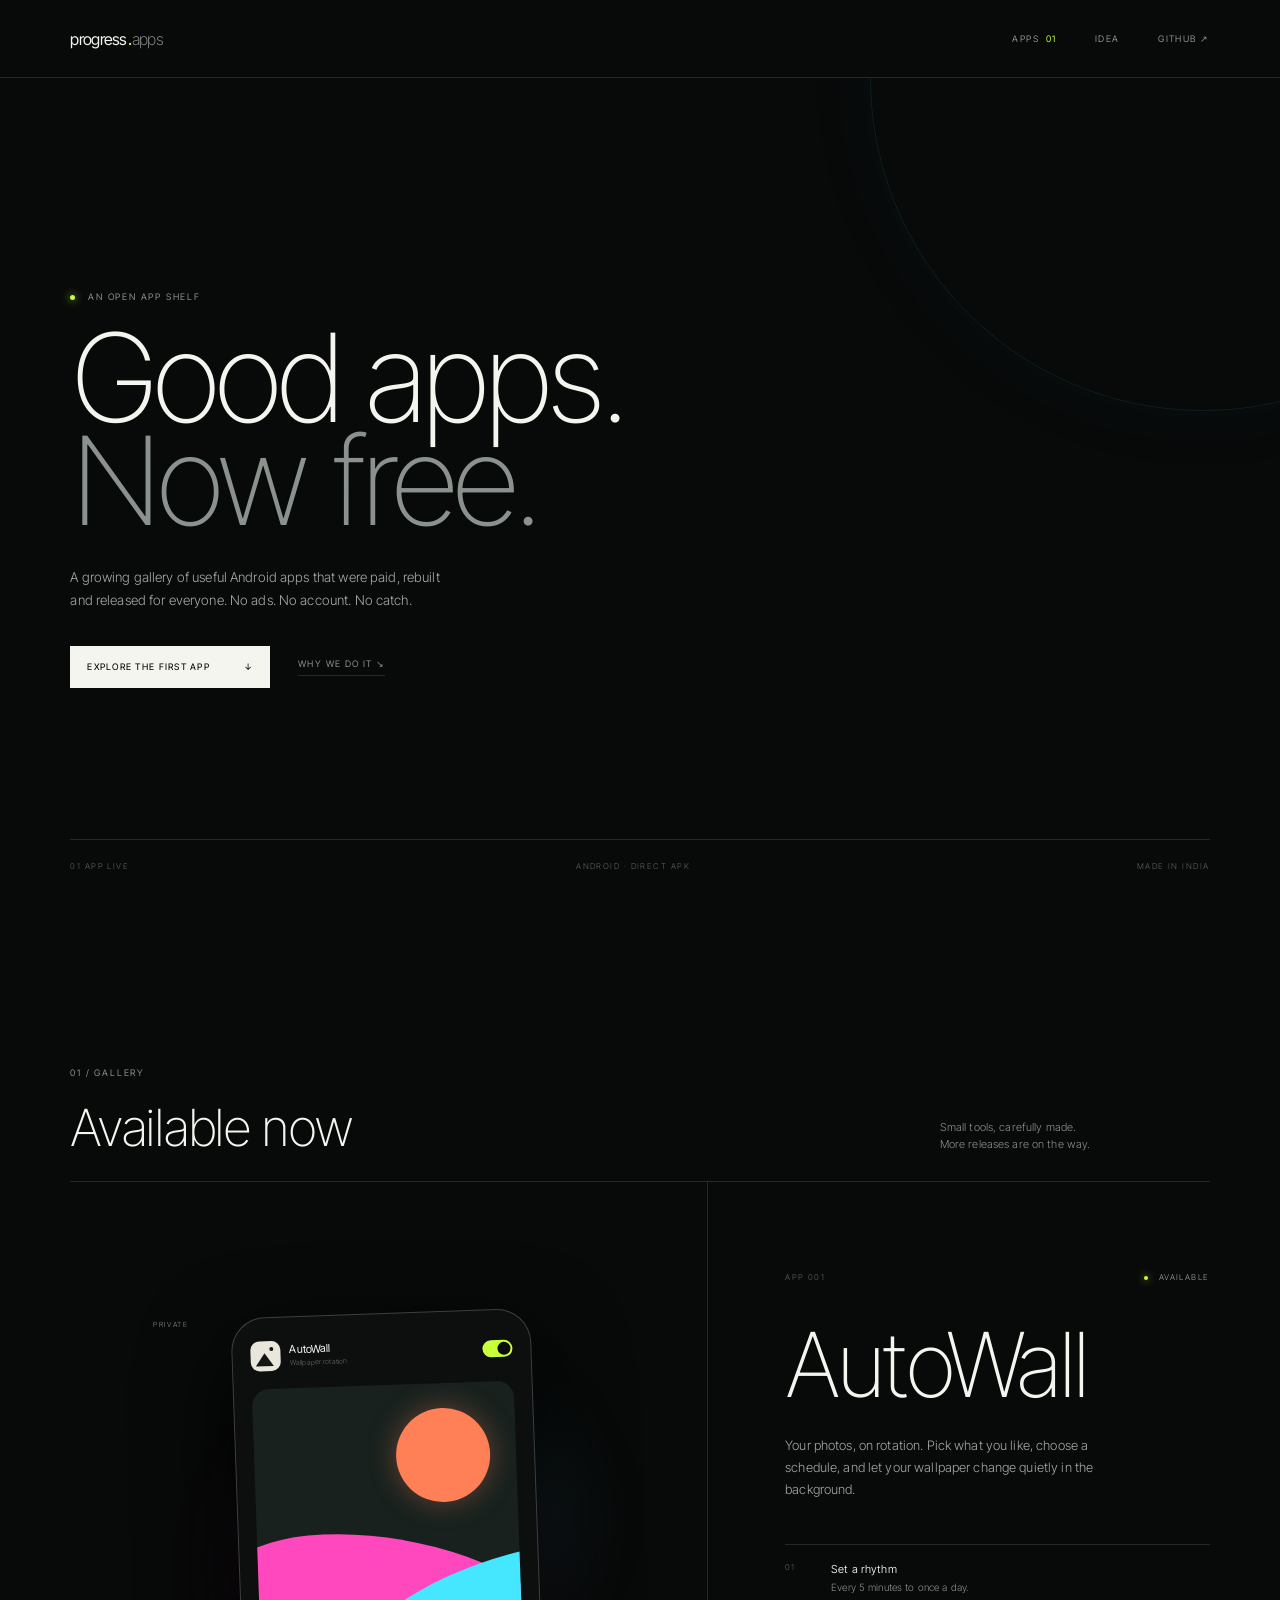
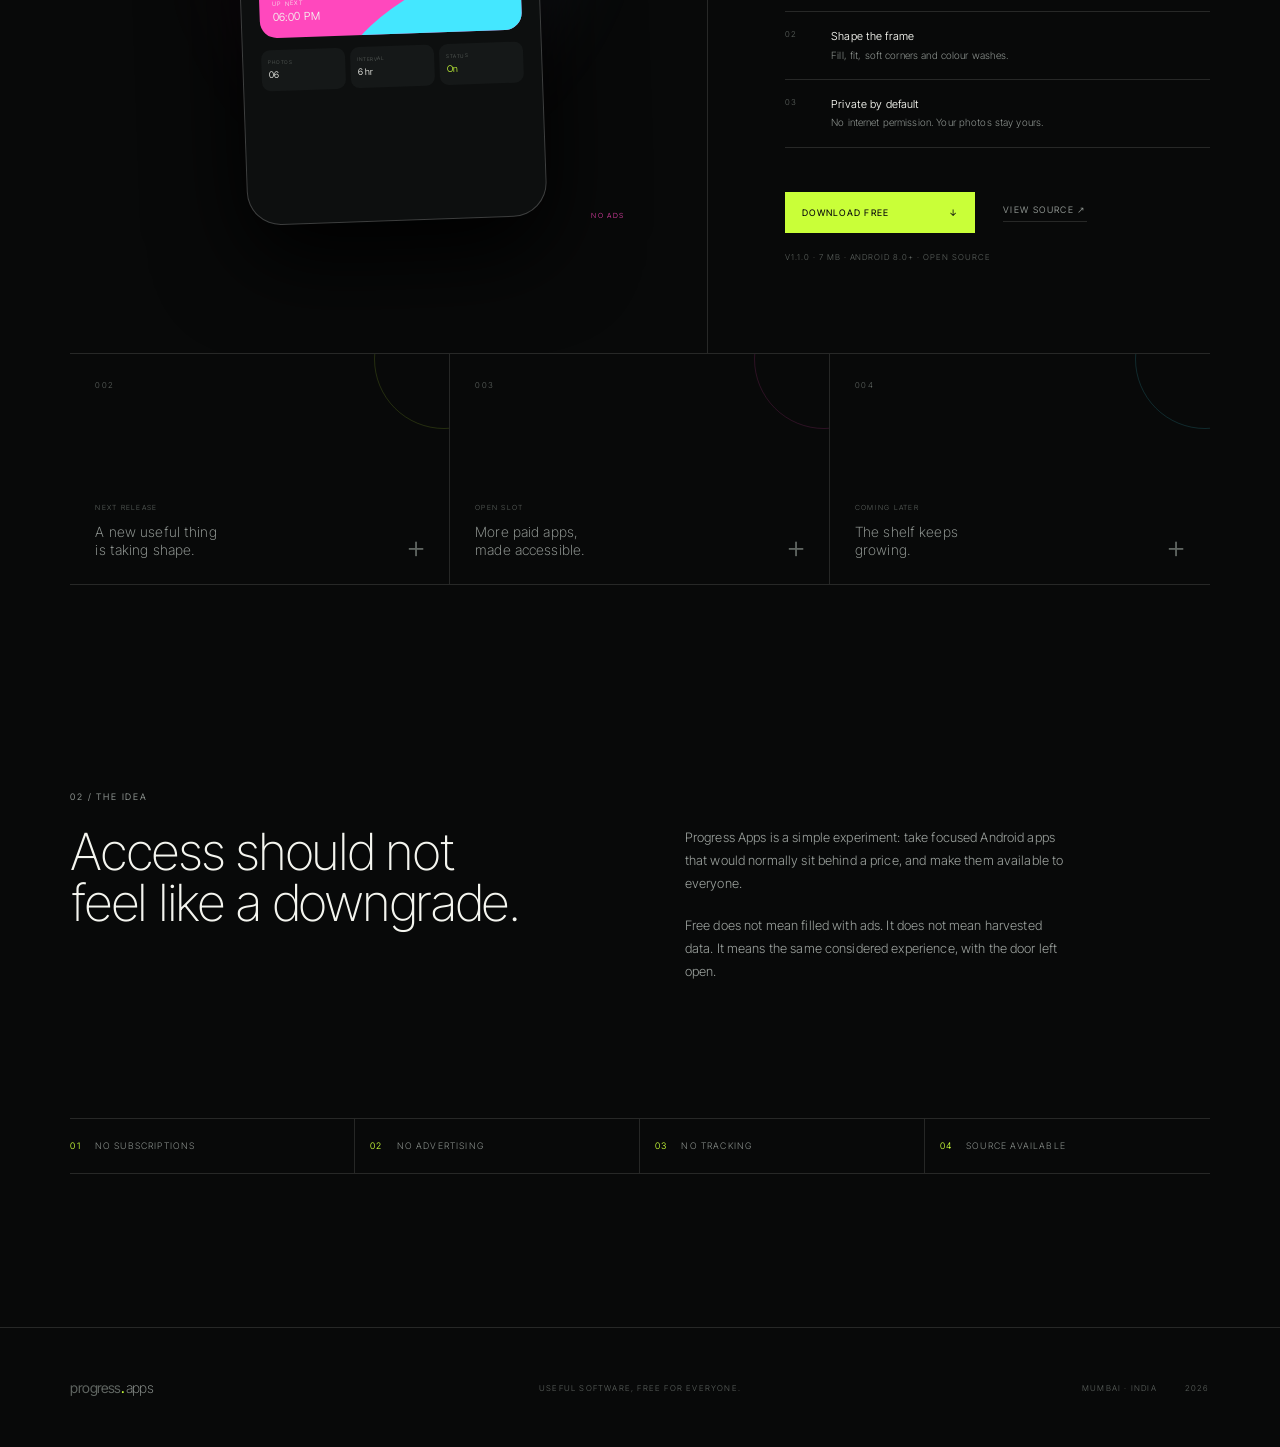
==== commit b84e47e4: "Simplify hero and strengthen search metadata Co-authored-by: arena-agent <297053741+arena-agent@user" ====
--- a/index.html
+++ b/index.html
@@ -3,16 +3,74 @@
 <head>
   <meta charset="utf-8">
   <meta name="viewport" content="width=device-width, initial-scale=1">
-  <title>Progress Apps — paid apps, made free</title>
-  <meta name="description" content="A small, growing gallery of useful Android apps released free for everyone. No ads, no accounts, no catch.">
+  <title>Progress Apps: Paid Android Apps Made Free</title>
+  <meta name="description" content="Download useful Android apps free from Progress Apps. Get AutoWall, a private automatic wallpaper changer with no ads, accounts or tracking.">
+  <meta name="keywords" content="free Android apps, paid apps free, AutoWall, automatic wallpaper changer, Android wallpaper app, open source Android apps, no ads apps, privacy friendly apps">
+  <meta name="author" content="Progress Apps">
+  <meta name="creator" content="Progress Apps">
+  <meta name="publisher" content="Progress Apps">
+  <meta name="application-name" content="Progress Apps">
+  <meta name="robots" content="index, follow, max-image-preview:large, max-snippet:-1, max-video-preview:-1">
+  <meta name="googlebot" content="index, follow">
+  <meta name="referrer" content="strict-origin-when-cross-origin">
   <meta name="theme-color" content="#080909">
   <meta name="color-scheme" content="dark">
-  <meta property="og:title" content="Progress Apps — paid apps, made free">
-  <meta property="og:description" content="Useful Android apps, unlocked and released free for everyone.">
+  <meta property="og:title" content="Progress Apps: Paid Android Apps Made Free">
+  <meta property="og:description" content="Download useful Android apps for free. No ads, no accounts and no tracking. Explore AutoWall for Android 8.0 and newer.">
   <meta property="og:type" content="website">
+  <meta property="og:url" content="https://progress-apps-website.vercel.app/">
+  <meta property="og:site_name" content="Progress Apps">
+  <meta property="og:locale" content="en_IN">
+  <meta name="twitter:card" content="summary">
+  <meta name="twitter:title" content="Progress Apps: Paid Android Apps Made Free">
+  <meta name="twitter:description" content="Useful Android apps released free with no ads, no accounts and no tracking.">
+  <link rel="canonical" href="https://progress-apps-website.vercel.app/">
   <link rel="icon" href="assets/favicon.svg" type="image/svg+xml">
   <link rel="preload" href="assets/inter-tight-latin.woff2" as="font" type="font/woff2" crossorigin>
   <link rel="stylesheet" href="styles.css">
+  <script type="application/ld+json">
+  {
+    "@context": "https://schema.org",
+    "@graph": [
+      {
+        "@type": "Organization",
+        "@id": "https://progress-apps-website.vercel.app/#organization",
+        "name": "Progress Apps",
+        "url": "https://progress-apps-website.vercel.app/",
+        "description": "A gallery of useful Android apps released free for everyone without ads or tracking.",
+        "sameAs": ["https://github.com/owaiskhan-ash"]
+      },
+      {
+        "@type": "WebSite",
+        "@id": "https://progress-apps-website.vercel.app/#website",
+        "name": "Progress Apps",
+        "url": "https://progress-apps-website.vercel.app/",
+        "description": "Paid Android apps made free for everyone.",
+        "publisher": { "@id": "https://progress-apps-website.vercel.app/#organization" },
+        "inLanguage": "en-IN"
+      },
+      {
+        "@type": "SoftwareApplication",
+        "name": "AutoWall",
+        "alternateName": "Automatic Wallpaper Changer",
+        "description": "A private automatic wallpaper changer for Android with scheduled rotation, colour washes and no internet permission.",
+        "applicationCategory": "UtilitiesApplication",
+        "operatingSystem": "Android 8.0 or newer",
+        "softwareVersion": "1.1.0",
+        "fileSize": "7 MB",
+        "downloadUrl": "https://github.com/owaiskhan-ash/Automatic-wallpaper-changer/releases/latest/download/AutoWall.apk",
+        "codeRepository": "https://github.com/owaiskhan-ash/Automatic-wallpaper-changer",
+        "offers": {
+          "@type": "Offer",
+          "price": "0",
+          "priceCurrency": "INR",
+          "availability": "https://schema.org/InStock"
+        },
+        "publisher": { "@id": "https://progress-apps-website.vercel.app/#organization" }
+      }
+    ]
+  }
+  </script>
 </head>
 <body>
   <a class="skip" href="#main">Skip to content</a>
@@ -33,36 +91,11 @@
       <div class="hero-copy">
         <p class="kicker"><span class="pulse" aria-hidden="true"></span> An open app shelf</p>
         <h1>Good apps.<br><span>Now free.</span></h1>
-        <p class="hero-lede">A growing gallery of useful Android apps that were paid — rebuilt and released for everyone. No ads. No account. No catch.</p>
+        <p class="hero-lede">A growing gallery of useful Android apps that were paid, rebuilt and released for everyone. No ads. No account. No catch.</p>
         <div class="hero-actions">
           <a class="button button-primary" href="#apps">Explore the first app <span aria-hidden="true">↓</span></a>
           <a class="text-link" href="#about">Why we do it <span aria-hidden="true">↘</span></a>
         </div>
-      </div>
-
-      <div class="hero-art" role="img" aria-label="Abstract stack of colourful app interfaces opening into a free app gallery">
-        <div class="art-orbit orbit-one"></div>
-        <div class="art-orbit orbit-two"></div>
-        <div class="app-plane plane-back" aria-hidden="true">
-          <span class="plane-index">03</span>
-          <span class="plane-line"></span>
-        </div>
-        <div class="app-plane plane-middle" aria-hidden="true">
-          <span class="mini-pill"></span>
-          <span class="mini-circle"></span>
-          <span class="mini-line"></span>
-        </div>
-        <div class="app-plane plane-front" aria-hidden="true">
-          <div class="plane-top"><span>AutoWall</span><span class="toggle"><i></i></span></div>
-          <div class="wallpaper-shape">
-            <span class="sun"></span>
-            <span class="mountain mountain-a"></span>
-            <span class="mountain mountain-b"></span>
-          </div>
-          <div class="plane-meta"><span>Every 6 hours</span><span>06 photos</span></div>
-        </div>
-        <span class="art-label label-free">FREE / 01</span>
-        <span class="art-label label-open">OPEN EDITION</span>
       </div>
 
       <div class="hero-footnote">
--- a/styles.css
+++ b/styles.css
@@ -61,14 +61,14 @@
 .nav a:hover { color: var(--text); }
 .nav a span { color: var(--lime); margin-left: 3px; }
 
-.hero { min-height: calc(100svh - 78px); padding: clamp(56px, 9vh, 112px) var(--pad) 28px; position: relative; display: grid; grid-template-columns: .82fr 1.18fr; grid-template-rows: 1fr auto; gap: 40px 7vw; overflow: hidden; }
+.hero { min-height: calc(100svh - 78px); padding: clamp(70px, 13vh, 150px) var(--pad) 28px; position: relative; display: grid; grid-template-rows: 1fr auto; overflow: hidden; }
 .hero::before { content: ""; position: absolute; width: 52vw; height: 52vw; right: -20vw; top: -26vw; border: 1px solid rgba(68,231,255,.09); border-radius: 50%; box-shadow: 0 0 100px rgba(68,231,255,.03); }
-.hero-copy { align-self: center; position: relative; z-index: 2; padding-bottom: 28px; }
+.hero-copy { align-self: center; position: relative; z-index: 2; width: min(100%, 980px); padding-bottom: 56px; }
 .kicker, .section-no { margin: 0 0 22px; color: var(--muted); font-size: 9px; font-weight: 400; letter-spacing: .2em; text-transform: uppercase; }
 .pulse { width: 5px; height: 5px; display: inline-block; border-radius: 50%; background: var(--lime); margin-right: 9px; box-shadow: 0 0 10px var(--lime); }
-h1 { font-size: clamp(48px, 7.1vw, 112px); font-weight: 180; letter-spacing: -.065em; line-height: .84; margin: 0; }
+h1 { font-size: clamp(58px, 9.6vw, 148px); font-weight: 180; letter-spacing: -.065em; line-height: .84; margin: 0; }
 h1 span { color: var(--muted); }
-.hero-lede { max-width: 43ch; margin: 34px 0 0; color: #a6aca8; font-size: clamp(13px, 1.05vw, 15px); line-height: 1.7; }
+.hero-lede { max-width: 48ch; margin: 34px 0 0; color: #a6aca8; font-size: clamp(13px, 1.05vw, 15px); line-height: 1.7; }
 .hero-actions, .app-actions { display: flex; align-items: center; flex-wrap: wrap; gap: 18px 28px; margin-top: 34px; }
 .button { display: inline-flex; align-items: center; justify-content: space-between; gap: 34px; min-width: 190px; padding: 13px 16px; border: 1px solid var(--line); text-decoration: none; text-transform: uppercase; font-size: 9px; font-weight: 450; letter-spacing: .14em; transition: color .2s ease, background .2s ease, border-color .2s ease, transform .2s ease; }
 .button:hover { transform: translateY(-2px); }
@@ -77,32 +77,6 @@
 .text-link { text-transform: uppercase; text-decoration: none; color: var(--muted); font-size: 9px; font-weight: 400; letter-spacing: .15em; border-bottom: 1px solid var(--line); padding-bottom: 4px; }
 .text-link:hover { color: var(--text); border-color: var(--text); }
 
-.hero-art { position: relative; min-height: 560px; align-self: center; perspective: 1200px; isolation: isolate; }
-.hero-art::before { content: ""; position: absolute; inset: 10% 0; background: radial-gradient(circle at 52% 48%, rgba(68,231,255,.09), transparent 47%), radial-gradient(circle at 66% 65%, rgba(255,72,189,.07), transparent 37%); filter: blur(15px); }
-.art-orbit { position: absolute; border: 1px solid var(--line); border-radius: 50%; left: 50%; top: 50%; transform: translate(-50%,-50%) rotate(-18deg); }
-.orbit-one { width: 430px; height: 430px; }
-.orbit-two { width: 610px; height: 270px; border-color: rgba(201,255,56,.11); }
-.app-plane { position: absolute; left: 50%; top: 50%; width: clamp(210px, 18vw, 310px); aspect-ratio: .67; border: 1px solid rgba(255,255,255,.18); border-radius: 24px; box-shadow: 0 30px 70px rgba(0,0,0,.52); overflow: hidden; }
-.plane-back { transform: translate(-104%,-47%) rotate(-19deg); background: var(--pink); color: #160811; z-index: 1; }
-.plane-middle { transform: translate(-31%,-55%) rotate(10deg); background: var(--cyan); color: #051013; z-index: 2; }
-.plane-front { transform: translate(-61%,-48%) rotate(-3deg); background: #111313; z-index: 3; padding: 23px; animation: float 6s ease-in-out infinite; }
-.plane-index { font-size: 82px; line-height: 1; font-weight: 150; letter-spacing: -.08em; position: absolute; left: 20px; bottom: 18px; }
-.plane-line { height: 1px; position: absolute; top: 28px; left: 22px; right: 22px; background: #160811; }
-.mini-pill { position: absolute; width: 46%; height: 7%; left: 13%; top: 11%; border: 1px solid #061113; border-radius: 999px; }
-.mini-circle { position: absolute; width: 45%; aspect-ratio: 1; border: 1px solid #061113; border-radius: 50%; left: 28%; top: 34%; }
-.mini-line { position: absolute; width: 60%; height: 1px; background: #061113; bottom: 13%; left: 20%; }
-.plane-top { display: flex; align-items: center; justify-content: space-between; font-size: 11px; letter-spacing: .04em; }
-.toggle { width: 32px; height: 18px; background: var(--lime); border-radius: 20px; padding: 2px; }
-.toggle i { display: block; width: 14px; height: 14px; border-radius: 50%; background: #0a0b0b; margin-left: auto; }
-.wallpaper-shape { height: 61%; margin-top: 22px; background: #181d1c; border-radius: 15px; position: relative; overflow: hidden; }
-.sun { width: 34%; aspect-ratio: 1; border-radius: 50%; position: absolute; right: 10%; top: 10%; background: var(--orange); box-shadow: 0 0 35px rgba(255,128,87,.28); }
-.mountain { position: absolute; width: 120%; height: 55%; left: -10%; bottom: -17%; transform: rotate(12deg); border-radius: 45% 0 0 0; }
-.mountain-a { background: var(--pink); bottom: -10%; transform: rotate(-10deg); }
-.mountain-b { background: var(--cyan); left: 30%; bottom: -26%; }
-.plane-meta { display: flex; justify-content: space-between; margin-top: 18px; color: var(--muted); font-size: 8px; letter-spacing: .12em; text-transform: uppercase; }
-.art-label { position: absolute; z-index: 5; color: var(--muted); font-size: 8px; letter-spacing: .18em; writing-mode: vertical-rl; }
-.label-free { right: 8%; top: 22%; color: var(--lime); }
-.label-open { left: 5%; bottom: 17%; }
 .hero-footnote { grid-column: 1/-1; display: flex; justify-content: space-between; gap: 20px; padding-top: 20px; border-top: 1px solid var(--line); color: var(--faint); font-size: 8px; letter-spacing: .18em; text-transform: uppercase; }
 
 .apps-section { padding: clamp(90px, 13vw, 190px) var(--pad) 0; }
@@ -179,13 +153,9 @@
 .footer-right { display: flex; gap: 28px; justify-content: flex-end; }
 .footer-mark { text-transform: none; letter-spacing: -.045em; font-size: 14px; }
 
-@keyframes float { 0%,100% { transform: translate(-61%,-48%) rotate(-3deg); } 50% { transform: translate(-61%,-51%) rotate(-2deg); } }
 @media (prefers-reduced-motion: reduce) { html { scroll-behavior: auto; } *,*::before,*::after { animation-duration: .001ms !important; transition-duration: .001ms !important; } }
 
 @media (max-width: 900px) {
-  .hero { grid-template-columns: 1fr 1fr; }
-  .hero-art { min-height: 480px; }
-  .app-plane { width: 220px; }
   .featured-app { grid-template-columns: 1fr 1fr; }
   .app-visual { min-height: 600px; }
   .phone-card { width: 62%; }
@@ -197,19 +167,10 @@
   .site-header { height: 64px; }
   .nav { gap: 18px; }
   .nav a:nth-child(2), .nav-github { display: none; }
-  .hero { min-height: auto; padding-top: 48px; grid-template-columns: 1fr; grid-template-rows: auto auto auto; gap: 24px; }
+  .hero { min-height: calc(100svh - 64px); padding-top: 64px; grid-template-rows: 1fr auto; }
   h1 { font-size: clamp(55px, 18vw, 78px); }
   .hero-lede { margin-top: 24px; font-size: 12px; max-width: 37ch; }
   .hero-actions { margin-top: 27px; }
-  .hero-art { min-height: 390px; margin: 10px -12px 0; }
-  .app-plane { width: 180px; border-radius: 19px; }
-  .plane-front { padding: 16px; }
-  .plane-back { transform: translate(-107%,-47%) rotate(-17deg); }
-  .plane-middle { transform: translate(-25%,-55%) rotate(10deg); }
-  .orbit-one { width: 300px; height: 300px; }
-  .orbit-two { width: 400px; height: 190px; }
-  .label-open { left: 3%; }
-  .label-free { right: 3%; }
   .hero-footnote span:nth-child(2) { display: none; }
   .section-head { grid-template-columns: 1fr; gap: 16px; }
   .section-head p:last-child { justify-self: start; }
@@ -231,8 +192,6 @@
 }
 
 @media (max-width: 390px) {
-  .hero-art { min-height: 350px; }
-  .app-plane { width: 158px; }
   .phone-card { width: 68%; }
   .button { min-width: 175px; }
 }
